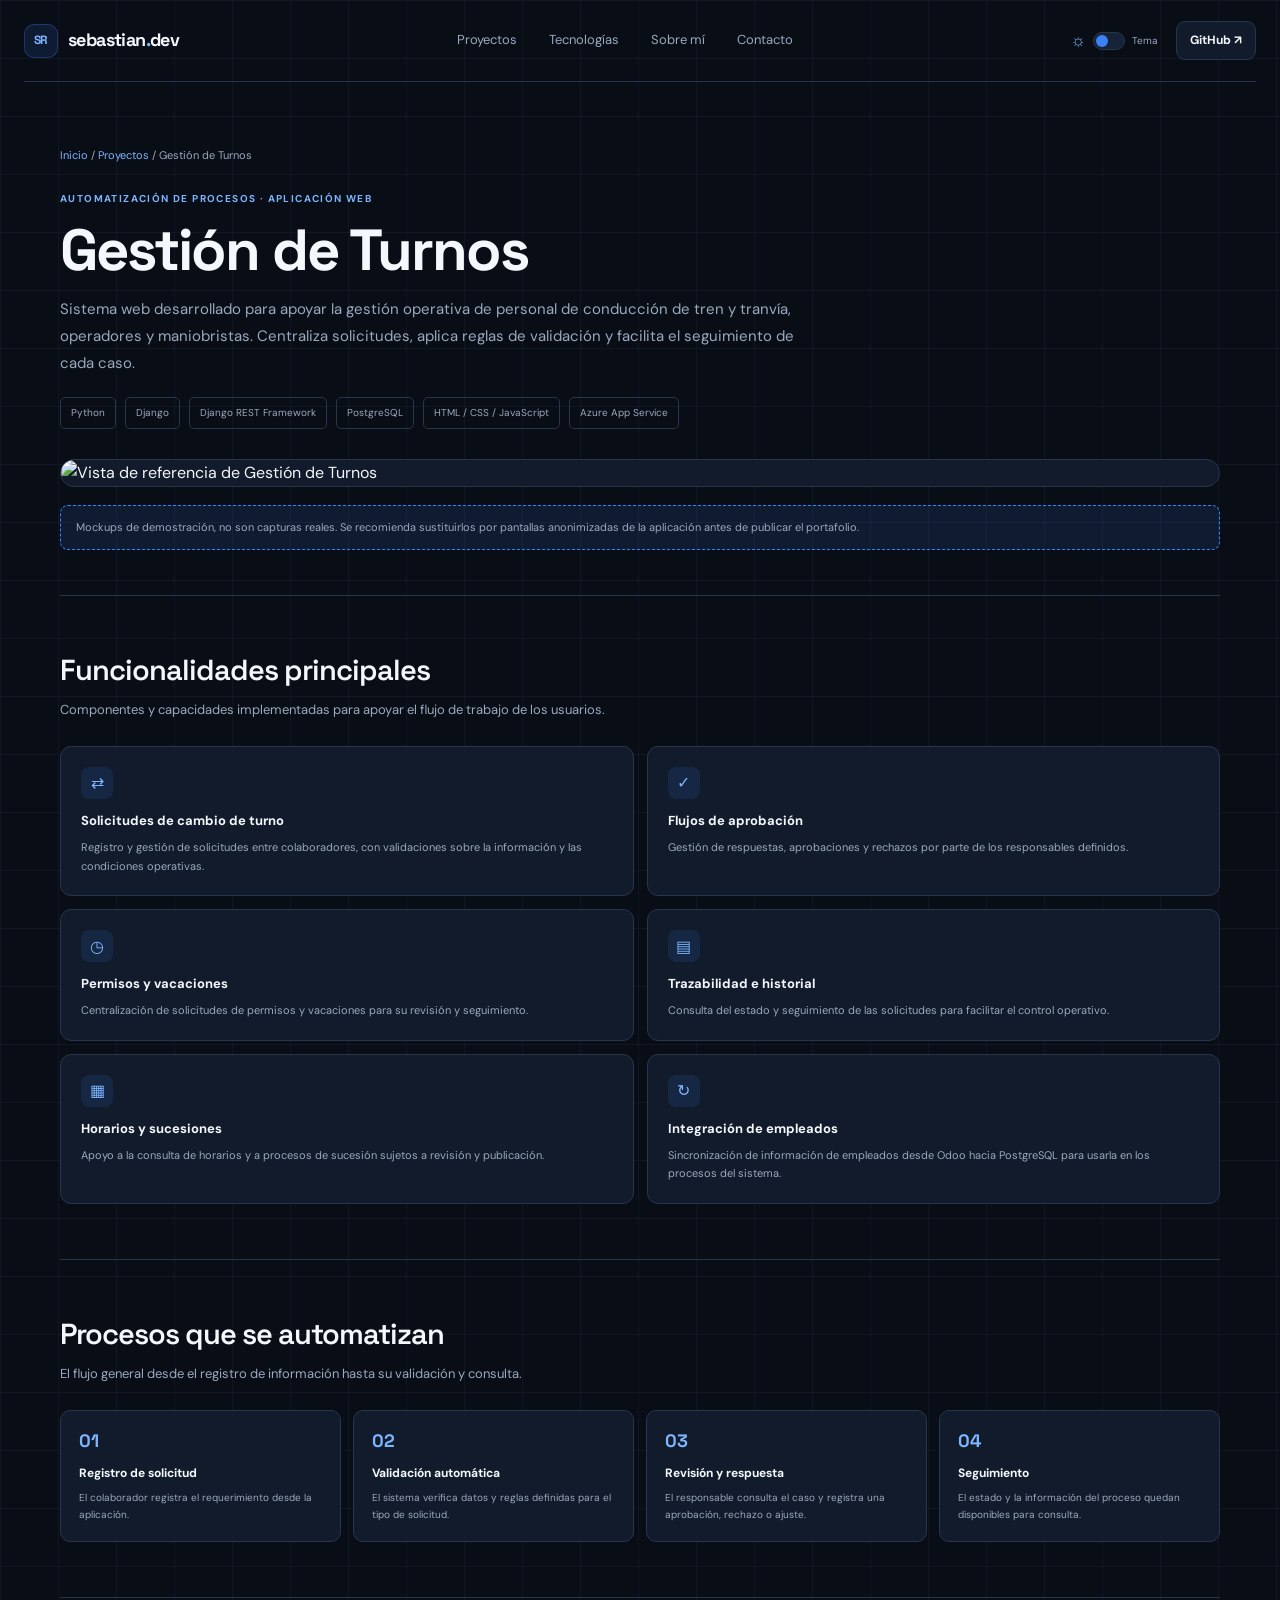
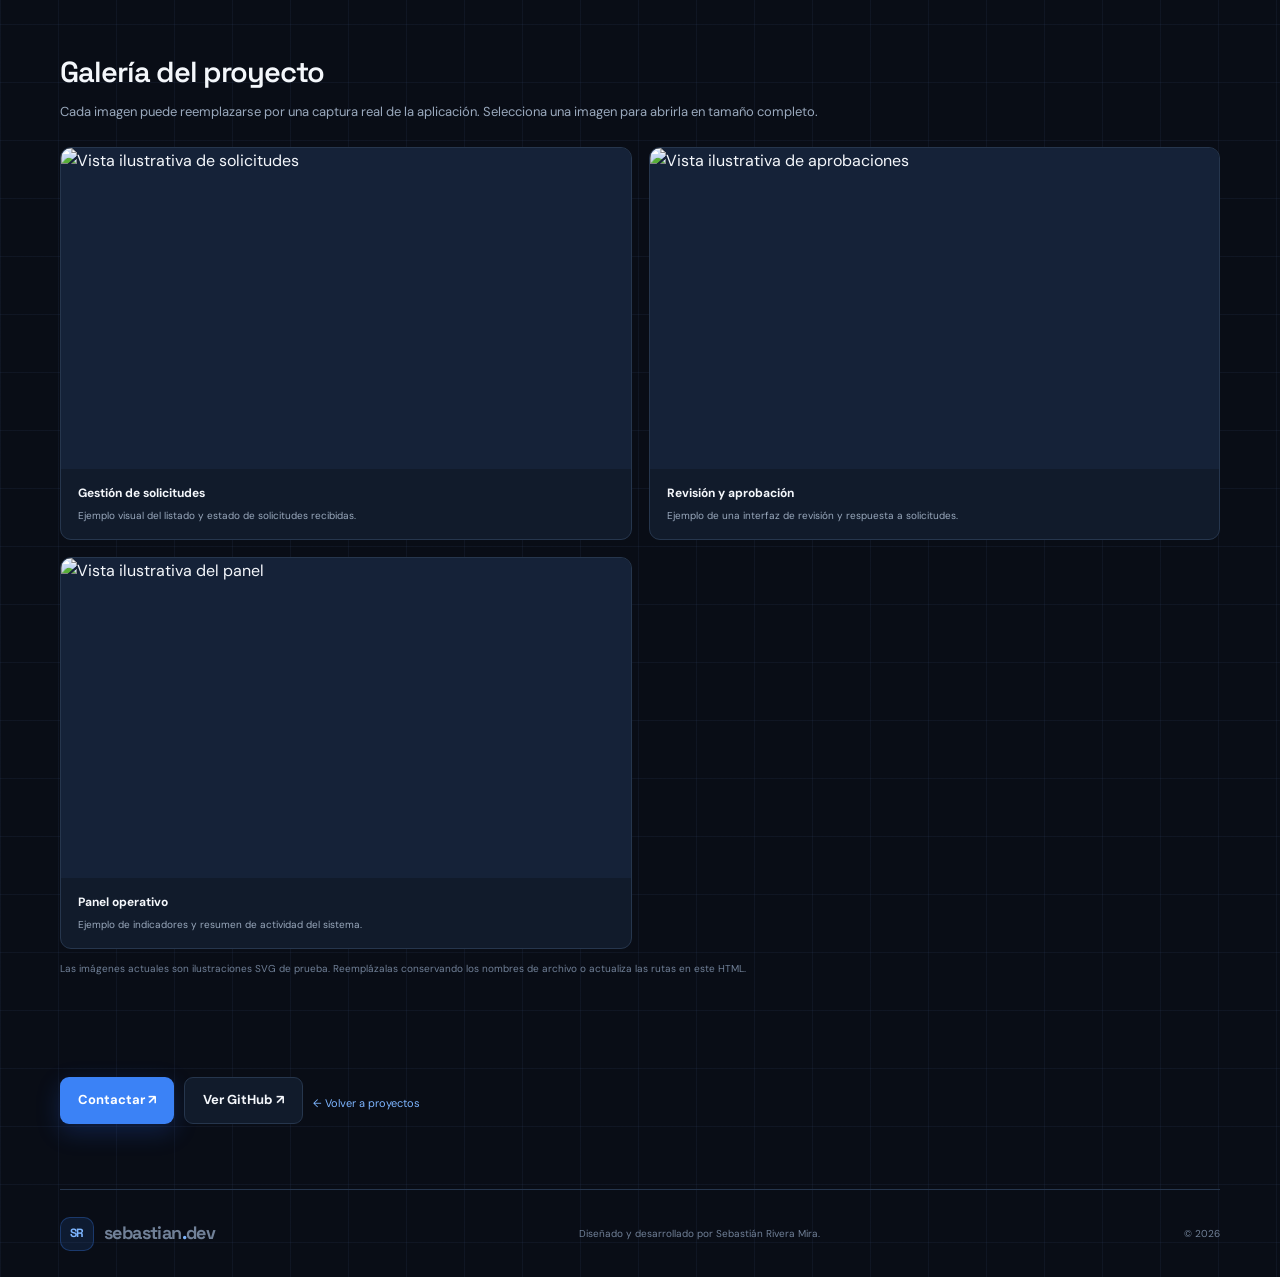
==== proyectos/gestion-turnos.html @ c181de83 "Changes styles generals" ====
<!DOCTYPE html>
<html lang="es"><head><meta charset="UTF-8"><meta name="viewport" content="width=device-width, initial-scale=1.0"><meta name="description" content="Sistema web desarrollado para apoyar la gestión operativa de personal de conducción de tren y tranvía, operadores y maniobristas. Centraliza solicitudes, aplica reglas de validación y facilita el seguimiento de cada caso."><title>Gestión de Turnos | Sebastián Rivera Mira</title>
<link rel="preconnect" href="https://fonts.googleapis.com"><link rel="preconnect" href="https://fonts.gstatic.com" crossorigin><link href="https://fonts.googleapis.com/css2?family=DM+Sans:wght@400;500;600;700&family=Space+Grotesk:wght@500;600;700&display=swap" rel="stylesheet">
<link rel="stylesheet" href="../css/variables.css"><link rel="stylesheet" href="../css/main.css"><link rel="stylesheet" href="../css/components.css"><link rel="stylesheet" href="../css/responsive.css"></head>
<body><input class="theme-toggle-input" type="checkbox" id="theme-toggle" aria-label="Cambiar entre tema oscuro y claro"><div class="site-shell">
<header class="site-header"><a class="brand" href="../index.html"><span class="brand-mark">SR</span><span>sebastian<span class="brand-dot">.</span>dev</span></a><nav class="main-nav"><a href="../index.html#proyectos">Proyectos</a><a href="../index.html#tecnologias">Tecnologías</a><a href="../index.html#sobre-mi">Sobre mí</a><a href="../index.html#contacto">Contacto</a></nav><div class="header-actions"><label class="theme-switch" for="theme-toggle" title="Cambiar tema"><span class="theme-icon">☼</span><span class="switch-track"><span class="switch-thumb"></span></span><span class="theme-label">Tema</span></label><a class="button button-small button-outline" href="https://github.com/srivera227" target="_blank" rel="noopener">GitHub ↗</a></div></header>
<main class="section-wrap"><section class="detail-hero"><div class="breadcrumbs"><a href="../index.html">Inicio</a> / <a href="../index.html#proyectos">Proyectos</a> / Gestión de Turnos</div><p class="detail-kicker">AUTOMATIZACIÓN DE PROCESOS · APLICACIÓN WEB</p><h1>Gestión de Turnos</h1><p class="detail-lead">Sistema web desarrollado para apoyar la gestión operativa de personal de conducción de tren y tranvía, operadores y maniobristas. Centraliza solicitudes, aplica reglas de validación y facilita el seguimiento de cada caso.</p><div class="detail-meta"><span>Python</span><span>Django</span><span>Django REST Framework</span><span>PostgreSQL</span><span>HTML / CSS / JavaScript</span><span>Azure App Service</span></div><div class="detail-cover"><img src="../assets/images/gestion-turnos/portada.svg" alt="Vista de referencia de Gestión de Turnos"></div><div class="placeholder-note">Mockups de demostración, no son capturas reales. Se recomienda sustituirlos por pantallas anonimizadas de la aplicación antes de publicar el portafolio.</div></section>
<section class="detail-section"><h2>Funcionalidades principales</h2><p class="detail-section-intro">Componentes y capacidades implementadas para apoyar el flujo de trabajo de los usuarios.</p><div class="feature-grid"><article class="feature-card"><span class="feature-icon">⇄</span><h3>Solicitudes de cambio de turno</h3><p>Registro y gestión de solicitudes entre colaboradores, con validaciones sobre la información y las condiciones operativas.</p></article>
<article class="feature-card"><span class="feature-icon">✓</span><h3>Flujos de aprobación</h3><p>Gestión de respuestas, aprobaciones y rechazos por parte de los responsables definidos.</p></article>
<article class="feature-card"><span class="feature-icon">◷</span><h3>Permisos y vacaciones</h3><p>Centralización de solicitudes de permisos y vacaciones para su revisión y seguimiento.</p></article>
<article class="feature-card"><span class="feature-icon">▤</span><h3>Trazabilidad e historial</h3><p>Consulta del estado y seguimiento de las solicitudes para facilitar el control operativo.</p></article>
<article class="feature-card"><span class="feature-icon">▦</span><h3>Horarios y sucesiones</h3><p>Apoyo a la consulta de horarios y a procesos de sucesión sujetos a revisión y publicación.</p></article>
<article class="feature-card"><span class="feature-icon">↻</span><h3>Integración de empleados</h3><p>Sincronización de información de empleados desde Odoo hacia PostgreSQL para usarla en los procesos del sistema.</p></article></div></section>
<section class="detail-section"><h2>Procesos que se automatizan</h2><p class="detail-section-intro">El flujo general desde el registro de información hasta su validación y consulta.</p><div class="process-list"><article class="process-step"><h3>Registro de solicitud</h3><p>El colaborador registra el requerimiento desde la aplicación.</p></article>
<article class="process-step"><h3>Validación automática</h3><p>El sistema verifica datos y reglas definidas para el tipo de solicitud.</p></article>
<article class="process-step"><h3>Revisión y respuesta</h3><p>El responsable consulta el caso y registra una aprobación, rechazo o ajuste.</p></article>
<article class="process-step"><h3>Seguimiento</h3><p>El estado y la información del proceso quedan disponibles para consulta.</p></article></div></section>
<section class="detail-section"><h2>Galería del proyecto</h2><p class="detail-section-intro">Cada imagen puede reemplazarse por una captura real de la aplicación. Selecciona una imagen para abrirla en tamaño completo.</p><div class="gallery-grid"><figure class="gallery-item"><a href="../assets/images/gestion-turnos/solicitudes.svg" target="_blank" rel="noopener"><img src="../assets/images/gestion-turnos/solicitudes.svg" alt="Vista ilustrativa de solicitudes"></a><figcaption><h3>Gestión de solicitudes</h3><p>Ejemplo visual del listado y estado de solicitudes recibidas.</p></figcaption></figure>
<figure class="gallery-item"><a href="../assets/images/gestion-turnos/aprobaciones.svg" target="_blank" rel="noopener"><img src="../assets/images/gestion-turnos/aprobaciones.svg" alt="Vista ilustrativa de aprobaciones"></a><figcaption><h3>Revisión y aprobación</h3><p>Ejemplo de una interfaz de revisión y respuesta a solicitudes.</p></figcaption></figure>
<figure class="gallery-item"><a href="../assets/images/gestion-turnos/dashboard.svg" target="_blank" rel="noopener"><img src="../assets/images/gestion-turnos/dashboard.svg" alt="Vista ilustrativa del panel"></a><figcaption><h3>Panel operativo</h3><p>Ejemplo de indicadores y resumen de actividad del sistema.</p></figcaption></figure></div><p class="gallery-hint">Las imágenes actuales son ilustraciones SVG de prueba. Reemplázalas conservando los nombres de archivo o actualiza las rutas en este HTML.</p></section>
<div class="detail-footer-actions"><a class="button button-primary" href="../index.html#contacto">Contactar ↗</a><a class="button button-outline" href="https://github.com/srivera227" target="_blank" rel="noopener">Ver GitHub ↗</a><a class="back-link" href="../index.html#proyectos">← Volver a proyectos</a></div></main>
<footer class="site-footer section-wrap"><a class="brand" href="../index.html"><span class="brand-mark">SR</span><span>sebastian<span class="brand-dot">.</span>dev</span></a><span>Diseñado y desarrollado por Sebastián Rivera Mira.</span><span>© 2026</span></footer></div></body></html>
---- css/variables.css ----
:root {
  color-scheme: dark;
  --bg: #090d16; --bg-soft: #0e1523; --surface: #111b2b; --surface-2: #152238;
  --border: #26364d; --text: #f4f7fb; --muted: #9aa9bd; --subtle: #718198;
  --blue: #3b82f6; --blue-light: #7db5ff; --accent-bg: rgba(59,130,246,.12);
  --shadow: 0 24px 70px rgba(0,0,0,.24); --header: rgba(9,13,22,.82);
  --grid-line: rgba(125,181,255,.055);
}
body:has(#theme-toggle:checked) {
  color-scheme: light;
  --bg: #f4f7fb; --bg-soft: #eaf0f8; --surface: #ffffff; --surface-2: #f1f5fb;
  --border: #d8e1ed; --text: #142033; --muted: #53647b; --subtle: #75849a;
  --blue: #2563eb; --blue-light: #2563eb; --accent-bg: rgba(37,99,235,.09);
  --shadow: 0 24px 70px rgba(35,55,85,.10); --header: rgba(244,247,251,.86);
  --grid-line: rgba(37,99,235,.055);
}
---- css/main.css ----
*{box-sizing:border-box}

html{scroll-behavior:smooth;scroll-padding-top:100px}body{margin:0;background:var(--bg);color:var(--text);font-family:"DM Sans",Arial,sans-serif;line-height:1.6;transition:background .25s,color .25s}a{color:inherit;text-decoration:none}img{max-width:100%;display:block}.site-shell{overflow:hidden;background-image:linear-gradient(var(--grid-line) 1px,transparent 1px),linear-gradient(90deg,var(--grid-line) 1px,transparent 1px);background-size:58px 58px}.section-wrap{width:min(1160px,calc(100% - 48px));margin-inline:auto}.site-header{height:82px;display:flex;align-items:center;justify-content:space-between;width:min(1240px,calc(100% - 48px));margin:auto;border-bottom:1px solid var(--border);position:relative;z-index:5}.brand{display:inline-flex;align-items:center;gap:10px;font-family:"Space Grotesk",sans-serif;font-weight:700;font-size:18px;letter-spacing:-.6px}.brand-mark{width:34px;height:34px;display:grid;place-items:center;background:var(--accent-bg);border:1px solid rgba(59,130,246,.3);color:var(--blue-light);border-radius:10px;font-size:12px}.brand-dot{color:var(--blue-light)}.main-nav{display:flex;gap:32px;color:var(--muted);font-size:13px}.main-nav a:hover,.text-link:hover{color:var(--blue-light)}.header-actions{display:flex;align-items:center;gap:18px}.hero{min-height:610px;display:grid;grid-template-columns:1.08fr .92fr;align-items:center;gap:40px;padding-block:72px 62px}.eyebrow,.section-label,.hero-kicker,.project-number{font-size:10px;font-weight:700;letter-spacing:1.5px}.eyebrow{display:inline-flex;align-items:center;gap:9px;padding:8px 12px;border:1px solid var(--border);border-radius:30px;color:var(--muted);background:var(--surface)}.status-dot,.project-state i{width:7px;height:7px;border-radius:50%;background:#22c55e;box-shadow:0 0 12px #22c55e}.hero-kicker{color:var(--blue-light);margin:28px 0 12px}.hero h1,.section-heading h2,.about-copy h2,.contact-panel h2{font-family:"Space Grotesk",sans-serif;letter-spacing:-2px;line-height:1.08}.hero h1{font-size:clamp(42px,5.4vw,66px);max-width:660px;margin:0}.gradient-text{background:linear-gradient(100deg,var(--blue-light),#9b8cff);-webkit-background-clip:text;background-clip:text;color:transparent}.hero-description{max-width:590px;color:var(--muted);font-size:16px;margin:24px 0 28px}.hero-actions{display:flex;gap:12px;flex-wrap:wrap}.button{display:inline-flex;align-items:center;justify-content:center;gap:12px;padding:12px 18px;border-radius:9px;font-size:13px;font-weight:700;transition:transform .2s,border-color .2s,background .2s}.button:hover{transform:translateY(-2px)}.button-primary{background:var(--blue);color:white;box-shadow:0 8px 24px rgba(37,99,235,.23)}.button-primary:hover{background:#1d4ed8}.button-ghost,.button-outline{border:1px solid var(--border);color:var(--text);background:var(--surface)}.button-ghost:hover,.button-outline:hover{border-color:var(--blue)}.button-small{padding:9px 13px;font-size:12px}.hero-meta{display:flex;gap:20px;flex-wrap:wrap;margin-top:44px;color:var(--subtle);font-size:11px}.hero-meta b{color:var(--blue-light);margin-right:5px}.hero-visual{min-height:390px;position:relative;display:grid;place-items:center}.visual-glow{position:absolute;width:320px;height:320px;border-radius:50%;background:rgba(37,99,235,.17);filter:blur(70px)}.code-window{position:relative;z-index:2;width:min(420px,100%);background:var(--surface);border:1px solid var(--border);border-radius:14px;box-shadow:var(--shadow);overflow:hidden;transform:rotate(2deg)}.window-top,.window-footer{height:42px;padding:0 15px;display:flex;align-items:center;justify-content:space-between;border-bottom:1px solid var(--border);color:var(--subtle);font-size:10px}.window-footer{border:0;border-top:1px solid var(--border)}.window-dots{display:flex;gap:5px}.window-dots i{width:7px;height:7px;border-radius:50%;background:#64748b}.window-dots i:first-child{background:#f87171}.window-dots i:nth-child(2){background:#fbbf24}.window-dots i:nth-child(3){background:#34d399}.window-status{color:#22c55e}.code-lines{padding:23px 20px 27px;font:12px/2 "Consolas",monospace;color:var(--muted)}.code-lines p{margin:0}.line-no{display:inline-block;width:30px;color:var(--subtle)}.code-purple{color:#c084fc}.code-yellow{color:#facc15}.code-blue{color:#60a5fa}.code-green{color:#4ade80}.cursor{color:var(--blue-light);animation:blink 1s infinite}@keyframes blink{50%{opacity:0}}.floating-card{position:absolute;z-index:3;display:flex;align-items:center;gap:10px;padding:12px 15px;background:var(--surface);border:1px solid var(--border);border-radius:11px;box-shadow:var(--shadow)}.floating-card-one{top:58px;right:-2px}.floating-card-two{bottom:54px;left:-8px}.float-icon{width:31px;height:31px;display:grid;place-items:center;background:rgba(168,85,247,.13);color:#c084fc;border-radius:8px;font-size:17px}.float-icon-blue{background:var(--accent-bg);color:var(--blue-light)}.floating-card strong,.floating-card small{display:block}.floating-card strong{font-size:11px}.floating-card small{font-size:9px;color:var(--muted)}.hero-orbit{position:absolute;border:1px solid rgba(59,130,246,.18);border-radius:50%}.orbit-one{width:420px;height:250px;transform:rotate(-27deg)}.orbit-two{width:480px;height:300px;transform:rotate(35deg)}.quick-stats{display:grid;grid-template-columns:repeat(3,1fr) 1.35fr;border-block:1px solid var(--border);padding:26px 0;gap:22px}.stat-item{display:flex;align-items:center;gap:13px}.stat-item strong{font:700 28px "Space Grotesk";color:var(--text)}.stat-item strong span{color:var(--blue-light)}.stat-item>span{font-size:10px;line-height:1.5;color:var(--muted)}.stat-note{display:flex;align-items:center;justify-content:flex-end;gap:10px;color:var(--muted);font-size:11px}.mini-spark{color:var(--blue-light);font-size:20px}.projects-section,.tech-section{padding-top:110px}.section-heading{display:flex;align-items:flex-end;justify-content:space-between;gap:35px;margin-bottom:32px}.section-label{color:var(--blue-light);margin:0 0 12px}.section-heading h2,.about-copy h2,.contact-panel h2{font-size:clamp(30px,4vw,43px);margin:0}.section-intro{max-width:370px;color:var(--muted);font-size:13px;margin:0 0 3px}.project-grid{display:grid;grid-template-columns:1fr 1fr;gap:18px}.project-card{background:var(--surface);border:1px solid var(--border);border-radius:15px;overflow:hidden;transition:transform .25s,border-color .25s,box-shadow .25s}.project-card:hover{transform:translateY(-5px);border-color:rgba(59,130,246,.55);box-shadow:var(--shadow)}.project-featured{grid-row:span 2}.project-image-link{height:245px;display:block;position:relative;overflow:hidden;background:var(--surface-2)}.project-image-link img{width:100%;height:100%;object-fit:cover;transition:transform .45s}.project-card:hover .project-image-link img{transform:scale(1.035)}.image-tag{position:absolute;left:15px;top:15px;background:rgba(8,15,29,.82);color:#dbeafe;border:1px solid rgba(147,197,253,.25);border-radius:5px;padding:6px 9px;font-size:8px;letter-spacing:1px;font-weight:700}.image-open{position:absolute;right:15px;top:14px;width:31px;height:31px;display:grid;place-items:center;background:rgba(8,15,29,.8);border-radius:50%;color:white}.project-content{padding:22px 23px 24px}.project-topline{display:flex;align-items:center;justify-content:space-between;gap:10px}.project-number{font-size:9px;color:var(--blue-light)}.project-state{display:inline-flex;align-items:center;gap:7px;font-size:9px;color:var(--muted)}.project-state i{width:6px;height:6px}.project-content h3{font:600 23px "Space Grotesk";letter-spacing:-.6px;margin:12px 0 8px}.project-summary{color:var(--muted);font-size:12px;line-height:1.7;margin:0 0 17px}.tag-list{display:flex;gap:7px;flex-wrap:wrap;margin-bottom:18px}.tag-list span{padding:5px 8px;border:1px solid var(--border);border-radius:5px;color:var(--muted);font-size:9px}.text-link{display:inline-flex;gap:9px;align-items:center;color:var(--blue-light);font-size:11px;font-weight:700}.text-muted{color:var(--subtle)}.project-lab{display:grid;grid-template-columns: .78fr 1fr;align-items:stretch}.lab-visual{min-height:235px;display:grid;place-items:center;position:relative;overflow:hidden;background:radial-gradient(circle at 50% 45%,rgba(59,130,246,.2),transparent 55%),var(--surface-2)}.lab-orbit{width:120px;height:120px;border:1px solid rgba(96,165,250,.5);border-radius:50%;position:absolute;transform:rotate(35deg) scaleX(1.5)}.lab-symbol{font-size:47px;color:var(--blue-light);z-index:1}.lab-caption{position:absolute;bottom:13px;font-size:8px;letter-spacing:1px;color:var(--subtle)}.project-lab .project-content{padding:22px 18px}.project-lab .project-content h3{font-size:19px}.tech-section{padding-bottom:100px}.tech-grid{display:grid;grid-template-columns:repeat(3,1fr);gap:12px}.tech-card{display:flex;align-items:center;gap:14px;padding:18px;background:var(--surface);border:1px solid var(--border);border-radius:11px}.tech-icon{width:39px;height:39px;display:grid;place-items:center;border-radius:9px;background:rgba(245,158,11,.12);color:#fbbf24;font:700 13px "Space Grotesk"}.tech-icon-blue{background:var(--accent-bg);color:var(--blue-light)}.tech-icon-orange{background:rgba(249,115,22,.12);color:#fb923c}.tech-icon-violet{background:rgba(168,85,247,.12);color:#c084fc}.tech-icon-green{background:rgba(34,197,94,.12);color:#4ade80}.tech-icon-pink{background:rgba(236,72,153,.12);color:#f472b6}.tech-card h3{font-size:12px;margin:0 0 3px}.tech-card p{font-size:10px;color:var(--muted);margin:0}.about-section{display:grid;grid-template-columns:.65fr 1.35fr;gap:65px;align-items:center;padding-block:55px 105px;border-top:1px solid var(--border)}.about-mark{height:245px;border:1px solid var(--border);border-radius:16px;display:grid;place-items:center;position:relative;overflow:hidden;background:radial-gradient(circle,rgba(59,130,246,.15),transparent 65%),var(--surface)}.about-mark span{font:700 48px "Space Grotesk";letter-spacing:-4px;color:var(--blue-light)}.about-mark i{position:absolute;width:220px;height:90px;border:1px solid rgba(96,165,250,.25);border-radius:50%;transform:rotate(-35deg)}.about-copy>p:not(.section-label){color:var(--muted);font-size:13px;max-width:680px;line-height:1.9;margin:20px 0}.about-points{display:flex;gap:18px;flex-wrap:wrap;color:var(--muted);font-size:10px}.about-points span:first-letter{color:var(--blue-light)}.contact-section{padding-bottom:75px}.contact-panel{padding:42px 45px;border:1px solid var(--border);border-radius:16px;background:radial-gradient(circle at 80% 0%,rgba(59,130,246,.15),transparent 40%),var(--surface);display:flex;align-items:center;justify-content:space-between;gap:30px}.contact-panel h2{font-size:38px}.contact-panel p:not(.section-label){color:var(--muted);font-size:12px;max-width:510px;margin:13px 0 0}.contact-actions{display:flex;gap:9px;flex-wrap:wrap}.site-footer{min-height:88px;border-top:1px solid var(--border);display:flex;align-items:center;justify-content:space-between;gap:20px;color:var(--subtle);font-size:10px}.theme-toggle-input{position:absolute;width:1px;height:1px;opacity:0;pointer-events:none}.theme-switch{display:flex;align-items:center;gap:7px;color:var(--muted);font-size:10px;cursor:pointer;user-select:none}.theme-icon{font-size:17px;color:var(--blue-light)}.switch-track{width:32px;height:18px;padding:2px;border-radius:20px;background:var(--surface-2);border:1px solid var(--border);display:flex;align-items:center}.switch-thumb{height:12px;width:12px;border-radius:50%;background:var(--blue);transition:transform .2s}#theme-toggle:checked~.site-shell .switch-thumb{transform:translateX(13px)}#theme-toggle:focus-visible~.site-shell .theme-switch{outline:2px solid var(--blue);outline-offset:4px;border-radius:4px}

/* =========================================
   HERO VISUAL - ANIMACIONES
========================================= */

.hero-visual {
    perspective: 1000px;
}

/* Ventana principal */
.code-window {
    animation: codeWindowEnter 1s ease-out both,
               codeWindowFloat 6s ease-in-out 1s infinite;
    transform-origin: center;
}

/* Tarjetas flotantes */
.floating-card-one {
    animation: floatOne 5s ease-in-out infinite;
}

.floating-card-two {
    animation: floatTwo 5.5s ease-in-out infinite;
}

/* Iluminación */
.visual-glow {
    animation: glowPulse 4s ease-in-out infinite;
}

/* Órbitas */
.orbit-one {
    animation: orbitRotate 18s linear infinite;
}

.orbit-two {
    animation: orbitRotateReverse 24s linear infinite;
}

/* Entrada de la ventana */
@keyframes codeWindowEnter {
    from {
        opacity: 0;
        transform: translateY(35px) rotate(5deg) scale(.94);
        filter: blur(8px);
    }

    to {
        opacity: 1;
        transform: translateY(0) rotate(2deg) scale(1);
        filter: blur(0);
    }
}

/* Movimiento vertical de la ventana */
@keyframes codeWindowFloat {
    0%, 100% {
        transform: translateY(0) rotate(2deg);
    }

    50% {
        transform: translateY(-10px) rotate(1deg);
    }
}

/* Tarjeta superior */
@keyframes floatOne {
    0%, 100% {
        transform: translateY(0) rotate(0);
    }

    50% {
        transform: translateY(-13px) rotate(2deg);
    }
}

/* Tarjeta inferior */
@keyframes floatTwo {
    0%, 100% {
        transform: translateY(0) rotate(0);
    }

    50% {
        transform: translateY(12px) rotate(-2deg);
    }
}

/* Pulso de iluminación */
@keyframes glowPulse {
    0%, 100% {
        opacity: .55;
        transform: scale(.9);
    }

    50% {
        opacity: 1;
        transform: scale(1.12);
    }
}

/* Rotación de órbitas */
@keyframes orbitRotate {
    from {
        transform: rotate(-27deg);
    }

    to {
        transform: rotate(333deg);
    }
}

@keyframes orbitRotateReverse {
    from {
        transform: rotate(35deg);
    }

    to {
        transform: rotate(-325deg);
    }
}

/* Accesibilidad: respetar preferencias de movimiento */
@media (prefers-reduced-motion: reduce) {
    .hero-visual *,
    .hero-visual *::before,
    .hero-visual *::after {
        animation: none !important;
        transition: none !important;
    }
}

/* =========================================
   QUICK STATS - ANIMACIÓN GENERAL
========================================= */

.quick-stats {
    position: relative;
    overflow: hidden;

    opacity: 0;
    transform: translateY(30px);

    animation: statsReveal 1s cubic-bezier(.16, 1, .3, 1) forwards;
}

/* Entrada progresiva de cada elemento */
.quick-stats .stat-item,
.quick-stats .stat-note {
    opacity: 0;
    transform: translateY(20px);

    animation: statItemReveal .8s cubic-bezier(.16, 1, .3, 1) forwards;
}

.quick-stats .stat-item:nth-child(1) {
    animation-delay: .2s;
}

.quick-stats .stat-item:nth-child(2) {
    animation-delay: .35s;
}

.quick-stats .stat-item:nth-child(3) {
    animation-delay: .5s;
}

.quick-stats .stat-note {
    animation-delay: .65s;
}

/* Animación de entrada de la sección */
@keyframes statsReveal {
    to {
        opacity: 1;
        transform: translateY(0);
    }
}

/* Animación individual */
@keyframes statItemReveal {
    0% {
        opacity: 0;
        transform: translateY(20px) scale(.96);
        filter: blur(4px);
    }

    100% {
        opacity: 1;
        transform: translateY(0) scale(1);
        filter: blur(0);
    }
}

/* Resaltado de las cifras */
.quick-stats .stat-item strong {
    display: inline-block;
    transition:
        transform .35s ease,
        color .35s ease,
        text-shadow .35s ease;
}

.quick-stats .stat-item:hover strong {
    transform: translateY(-5px) scale(1.04);
    color: var(--blue-light);
    text-shadow: 0 0 22px rgba(59, 130, 246, .3);
}

/* Movimiento del símbolo decorativo */
.quick-stats .mini-spark {
    display: inline-block;
    animation: sparkFloat 3s ease-in-out infinite;
}

@keyframes sparkFloat {
    0%, 100% {
        transform: rotate(0deg) translateY(0);
    }

    50% {
        transform: rotate(45deg) translateY(-4px);
    }
}

/* Accesibilidad */
@media (prefers-reduced-motion: reduce) {
    .quick-stats,
    .quick-stats .stat-item,
    .quick-stats .stat-note,
    .quick-stats .mini-spark {
        animation: none !important;
        opacity: 1;
        transform: none;
        filter: none;
    }

    .quick-stats .stat-item strong {
        transition: none;
    }
}
---- css/components.css ----
/* Componentes reutilizables para las páginas de detalle */
.detail-hero{padding:65px 0 45px}.breadcrumbs{font-size:11px;color:var(--muted);margin-bottom:26px}.breadcrumbs a{color:var(--blue-light)}.detail-kicker{color:var(--blue-light);font-size:10px;font-weight:700;letter-spacing:1.4px}.detail-hero h1{font:700 clamp(38px,5vw,58px)/1.08 "Space Grotesk";letter-spacing:-2px;margin:12px 0}.detail-lead{max-width:760px;color:var(--muted);font-size:15px;line-height:1.8}.detail-cover{margin-top:30px;border:1px solid var(--border);border-radius:15px;overflow:hidden;background:var(--surface)}.detail-cover img{width:100%;height:auto;max-height:460px;object-fit:cover}.detail-meta{display:flex;gap:9px;flex-wrap:wrap;margin-top:20px}.detail-meta span{font-size:10px;color:var(--muted);padding:7px 10px;border:1px solid var(--border);border-radius:5px}.detail-section{padding:55px 0;border-top:1px solid var(--border)}.detail-section h2{font:600 29px "Space Grotesk";letter-spacing:-1px;margin:0 0 12px}.detail-section-intro{color:var(--muted);font-size:13px;max-width:760px;margin:0 0 25px}.feature-grid{display:grid;grid-template-columns:repeat(2,1fr);gap:13px}.feature-card{padding:20px;background:var(--surface);border:1px solid var(--border);border-radius:11px}.feature-icon{width:32px;height:32px;border-radius:8px;display:grid;place-items:center;color:var(--blue-light);background:var(--accent-bg);margin-bottom:12px}.feature-card h3{font-size:13px;margin:0 0 6px}.feature-card p{font-size:11px;color:var(--muted);margin:0;line-height:1.7}.process-list{display:grid;grid-template-columns:repeat(4,1fr);gap:12px;counter-reset:process}.process-step{padding:18px;border:1px solid var(--border);border-radius:10px;background:var(--surface);counter-increment:process}.process-step:before{content:"0" counter(process);font:700 18px "Space Grotesk";color:var(--blue-light)}.process-step h3{font-size:12px;margin:10px 0 5px}.process-step p{font-size:10px;color:var(--muted);margin:0;line-height:1.7}.gallery-grid{display:grid;grid-template-columns:repeat(2,1fr);gap:17px}.gallery-item{margin:0;background:var(--surface);border:1px solid var(--border);border-radius:11px;overflow:hidden}.gallery-item>a{display:block;background:var(--surface-2)}.gallery-item img{width:100%;aspect-ratio:16/9;object-fit:cover;transition:transform .25s}.gallery-item a:hover img{transform:scale(1.02)}.gallery-item figcaption{padding:15px 17px}.gallery-item h3{font-size:12px;margin:0 0 5px}.gallery-item p{font-size:10px;color:var(--muted);margin:0;line-height:1.6}.gallery-hint{font-size:10px;color:var(--subtle);margin-top:12px}.detail-footer-actions{display:flex;gap:10px;flex-wrap:wrap;padding:35px 0 65px}.placeholder-note{border:1px dashed var(--blue);background:var(--accent-bg);padding:13px 15px;border-radius:8px;color:var(--muted);font-size:11px;margin-top:18px}.back-link{font-size:11px;color:var(--blue-light);display:inline-flex;gap:8px;margin-top:18px}
---- css/responsive.css ----
@media(max-width:900px){.main-nav{gap:16px}.hero{grid-template-columns:1fr .85fr;gap:20px}.hero-meta{gap:12px}.quick-stats{grid-template-columns:repeat(3,1fr)}.stat-note{grid-column:1/-1;justify-content:flex-start}.project-lab{grid-template-columns:1fr}.lab-visual{min-height:160px}.tech-grid{grid-template-columns:repeat(2,1fr)}.about-section{gap:35px}.contact-panel{align-items:flex-start;flex-direction:column}.process-list{grid-template-columns:repeat(2,1fr)}}
@media(max-width:650px){.section-wrap,.site-header{width:calc(100% - 32px)}.site-header{height:70px}.main-nav{display:none}.header-actions{gap:10px}.theme-label{display:none}.brand{font-size:16px}.hero{display:block;padding-block:55px 35px}.hero h1{font-size:43px}.hero-description{font-size:14px}.hero-visual{min-height:340px;margin-top:20px}.code-window{width:88%}.floating-card-one{right:0;top:25px}.floating-card-two{left:0;bottom:25px}.orbit-one{width:300px}.orbit-two{width:340px}.quick-stats{grid-template-columns:1fr 1fr;padding:20px 0}.stat-item strong{font-size:24px}.stat-note{font-size:10px}.projects-section,.tech-section{padding-top:75px}.section-heading{display:block}.section-heading h2{font-size:33px}.section-intro{margin-top:14px}.project-grid{grid-template-columns:1fr}.project-featured{grid-row:auto}.project-image-link{height:205px}.project-lab{display:block}.lab-visual{min-height:180px}.tech-grid{grid-template-columns:1fr}.about-section{grid-template-columns:1fr;gap:25px;padding-block:45px 70px}.about-mark{height:180px}.about-copy h2{font-size:33px}.contact-panel{padding:28px 22px}.contact-panel h2{font-size:33px}.contact-actions{width:100%}.contact-actions .button{flex:1}.site-footer{padding-block:20px;flex-wrap:wrap}.site-footer>span:nth-child(2){order:3;width:100%}.detail-hero{padding-top:42px}.detail-hero h1{font-size:40px}.detail-lead{font-size:13px}.detail-section{padding:40px 0}.detail-section h2{font-size:25px}.feature-grid,.gallery-grid{grid-template-columns:1fr}.process-list{grid-template-columns:1fr 1fr}.detail-cover img{min-height:180px;object-fit:cover}}
@media(max-width:390px){.button{padding:11px 13px}.hero h1{font-size:38px}.process-list{grid-template-columns:1fr}.project-content{padding:18px}.contact-actions .button{font-size:10px}}
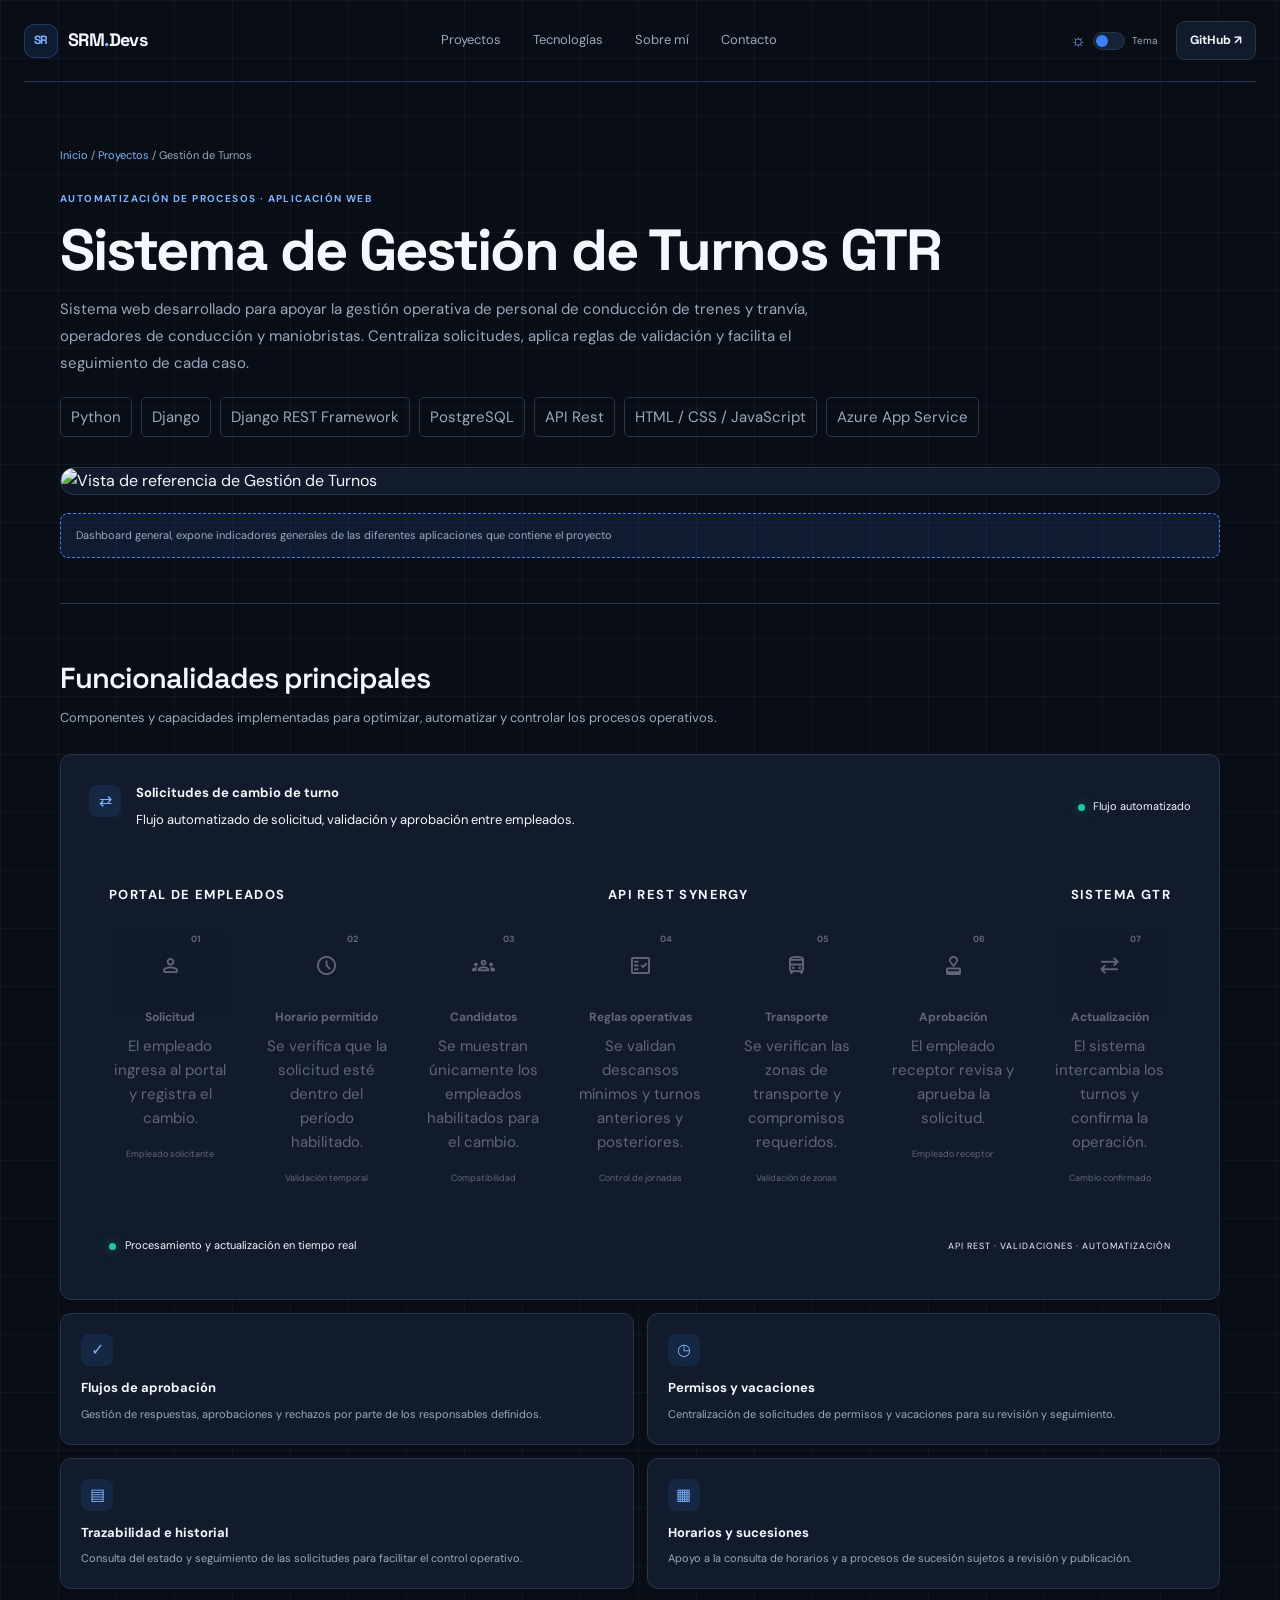
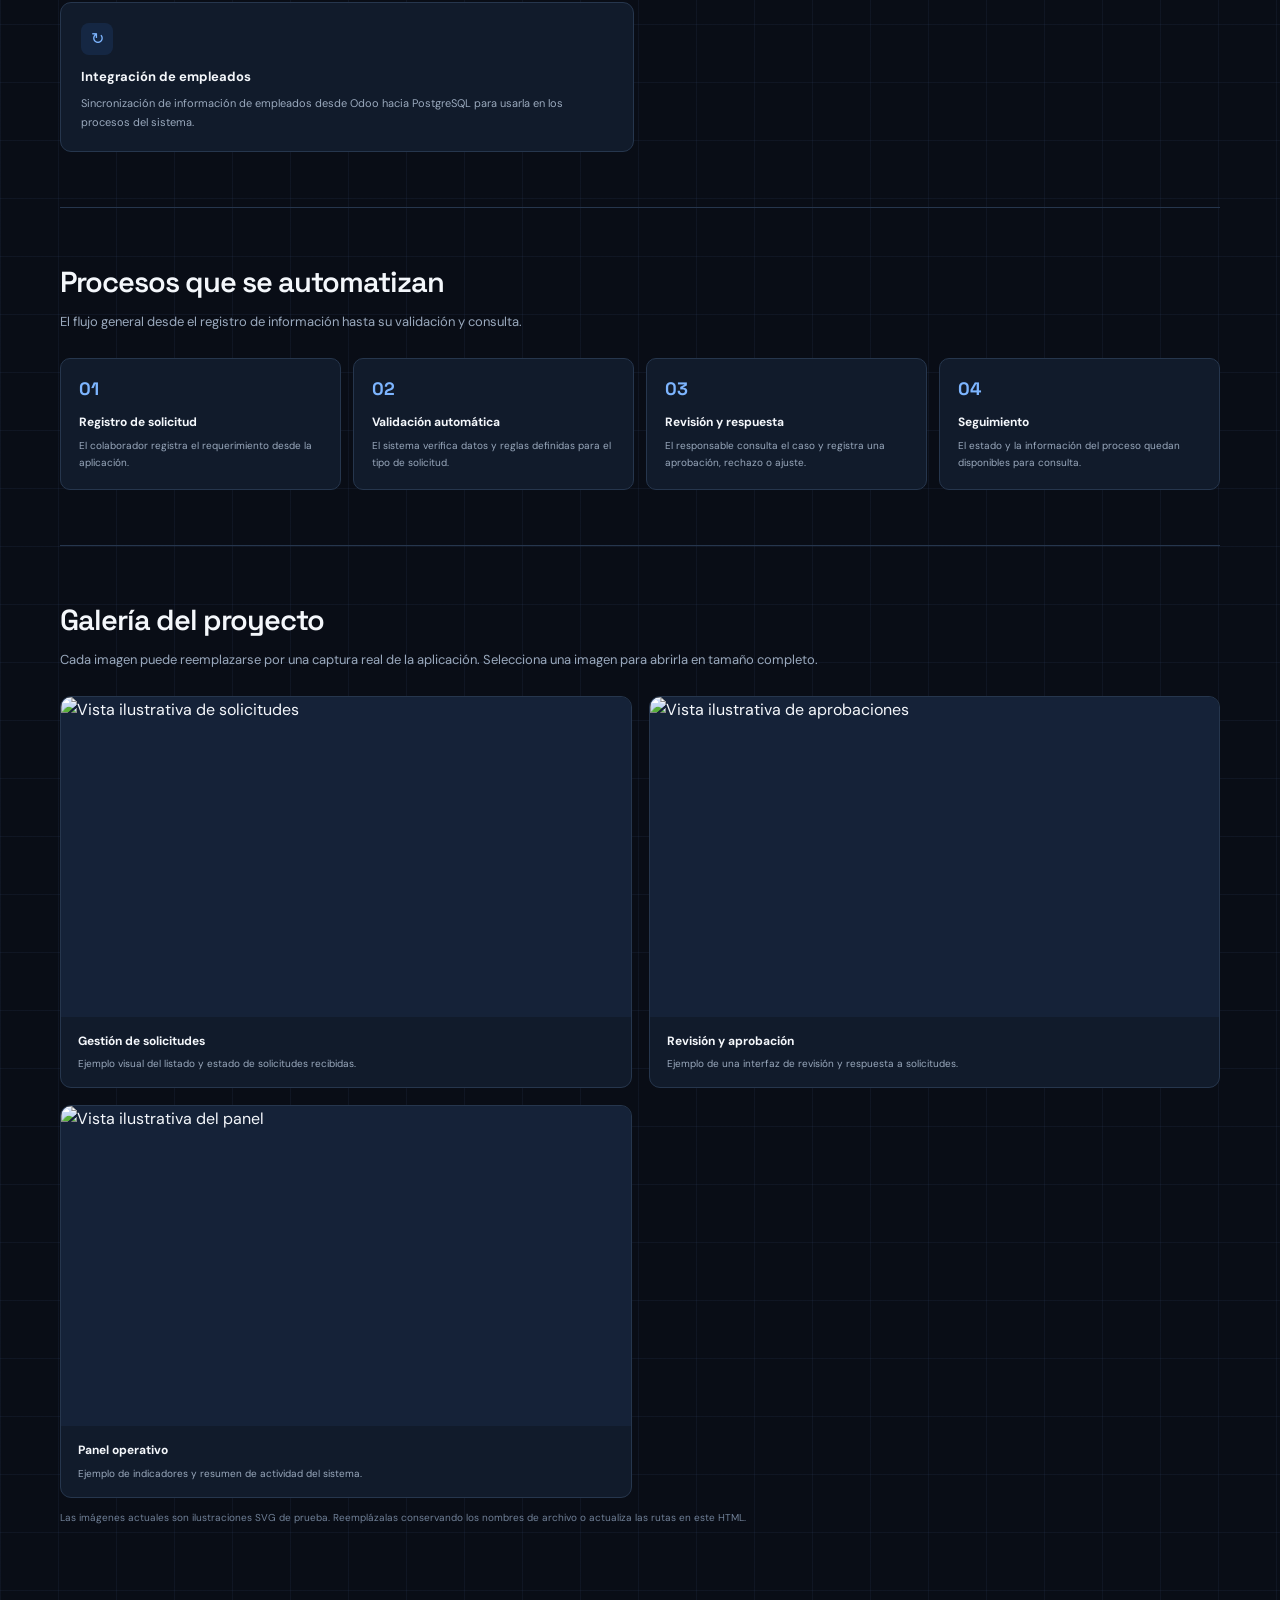
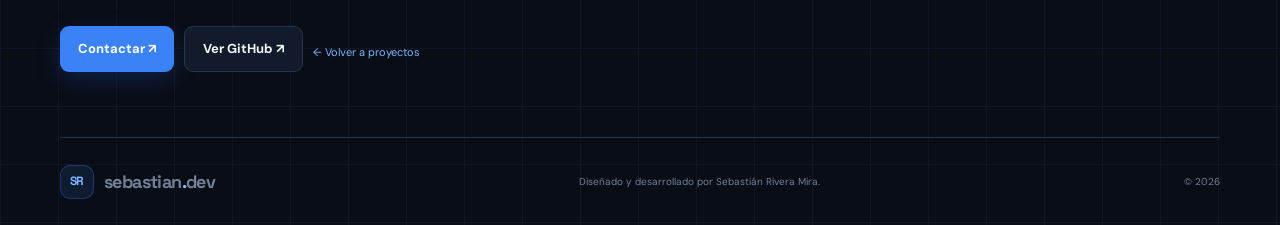
==== commit 09b2d094: "update general" ====
--- a/proyectos/gestion-turnos.html
+++ b/proyectos/gestion-turnos.html
@@ -1,22 +1,300 @@
 <!DOCTYPE html>
-<html lang="es"><head><meta charset="UTF-8"><meta name="viewport" content="width=device-width, initial-scale=1.0"><meta name="description" content="Sistema web desarrollado para apoyar la gestión operativa de personal de conducción de tren y tranvía, operadores y maniobristas. Centraliza solicitudes, aplica reglas de validación y facilita el seguimiento de cada caso."><title>Gestión de Turnos | Sebastián Rivera Mira</title>
-<link rel="preconnect" href="https://fonts.googleapis.com"><link rel="preconnect" href="https://fonts.gstatic.com" crossorigin><link href="https://fonts.googleapis.com/css2?family=DM+Sans:wght@400;500;600;700&family=Space+Grotesk:wght@500;600;700&display=swap" rel="stylesheet">
-<link rel="stylesheet" href="../css/variables.css"><link rel="stylesheet" href="../css/main.css"><link rel="stylesheet" href="../css/components.css"><link rel="stylesheet" href="../css/responsive.css"></head>
-<body><input class="theme-toggle-input" type="checkbox" id="theme-toggle" aria-label="Cambiar entre tema oscuro y claro"><div class="site-shell">
-<header class="site-header"><a class="brand" href="../index.html"><span class="brand-mark">SR</span><span>sebastian<span class="brand-dot">.</span>dev</span></a><nav class="main-nav"><a href="../index.html#proyectos">Proyectos</a><a href="../index.html#tecnologias">Tecnologías</a><a href="../index.html#sobre-mi">Sobre mí</a><a href="../index.html#contacto">Contacto</a></nav><div class="header-actions"><label class="theme-switch" for="theme-toggle" title="Cambiar tema"><span class="theme-icon">☼</span><span class="switch-track"><span class="switch-thumb"></span></span><span class="theme-label">Tema</span></label><a class="button button-small button-outline" href="https://github.com/srivera227" target="_blank" rel="noopener">GitHub ↗</a></div></header>
-<main class="section-wrap"><section class="detail-hero"><div class="breadcrumbs"><a href="../index.html">Inicio</a> / <a href="../index.html#proyectos">Proyectos</a> / Gestión de Turnos</div><p class="detail-kicker">AUTOMATIZACIÓN DE PROCESOS · APLICACIÓN WEB</p><h1>Gestión de Turnos</h1><p class="detail-lead">Sistema web desarrollado para apoyar la gestión operativa de personal de conducción de tren y tranvía, operadores y maniobristas. Centraliza solicitudes, aplica reglas de validación y facilita el seguimiento de cada caso.</p><div class="detail-meta"><span>Python</span><span>Django</span><span>Django REST Framework</span><span>PostgreSQL</span><span>HTML / CSS / JavaScript</span><span>Azure App Service</span></div><div class="detail-cover"><img src="../assets/images/gestion-turnos/portada.svg" alt="Vista de referencia de Gestión de Turnos"></div><div class="placeholder-note">Mockups de demostración, no son capturas reales. Se recomienda sustituirlos por pantallas anonimizadas de la aplicación antes de publicar el portafolio.</div></section>
-<section class="detail-section"><h2>Funcionalidades principales</h2><p class="detail-section-intro">Componentes y capacidades implementadas para apoyar el flujo de trabajo de los usuarios.</p><div class="feature-grid"><article class="feature-card"><span class="feature-icon">⇄</span><h3>Solicitudes de cambio de turno</h3><p>Registro y gestión de solicitudes entre colaboradores, con validaciones sobre la información y las condiciones operativas.</p></article>
-<article class="feature-card"><span class="feature-icon">✓</span><h3>Flujos de aprobación</h3><p>Gestión de respuestas, aprobaciones y rechazos por parte de los responsables definidos.</p></article>
-<article class="feature-card"><span class="feature-icon">◷</span><h3>Permisos y vacaciones</h3><p>Centralización de solicitudes de permisos y vacaciones para su revisión y seguimiento.</p></article>
-<article class="feature-card"><span class="feature-icon">▤</span><h3>Trazabilidad e historial</h3><p>Consulta del estado y seguimiento de las solicitudes para facilitar el control operativo.</p></article>
-<article class="feature-card"><span class="feature-icon">▦</span><h3>Horarios y sucesiones</h3><p>Apoyo a la consulta de horarios y a procesos de sucesión sujetos a revisión y publicación.</p></article>
-<article class="feature-card"><span class="feature-icon">↻</span><h3>Integración de empleados</h3><p>Sincronización de información de empleados desde Odoo hacia PostgreSQL para usarla en los procesos del sistema.</p></article></div></section>
-<section class="detail-section"><h2>Procesos que se automatizan</h2><p class="detail-section-intro">El flujo general desde el registro de información hasta su validación y consulta.</p><div class="process-list"><article class="process-step"><h3>Registro de solicitud</h3><p>El colaborador registra el requerimiento desde la aplicación.</p></article>
-<article class="process-step"><h3>Validación automática</h3><p>El sistema verifica datos y reglas definidas para el tipo de solicitud.</p></article>
-<article class="process-step"><h3>Revisión y respuesta</h3><p>El responsable consulta el caso y registra una aprobación, rechazo o ajuste.</p></article>
-<article class="process-step"><h3>Seguimiento</h3><p>El estado y la información del proceso quedan disponibles para consulta.</p></article></div></section>
-<section class="detail-section"><h2>Galería del proyecto</h2><p class="detail-section-intro">Cada imagen puede reemplazarse por una captura real de la aplicación. Selecciona una imagen para abrirla en tamaño completo.</p><div class="gallery-grid"><figure class="gallery-item"><a href="../assets/images/gestion-turnos/solicitudes.svg" target="_blank" rel="noopener"><img src="../assets/images/gestion-turnos/solicitudes.svg" alt="Vista ilustrativa de solicitudes"></a><figcaption><h3>Gestión de solicitudes</h3><p>Ejemplo visual del listado y estado de solicitudes recibidas.</p></figcaption></figure>
-<figure class="gallery-item"><a href="../assets/images/gestion-turnos/aprobaciones.svg" target="_blank" rel="noopener"><img src="../assets/images/gestion-turnos/aprobaciones.svg" alt="Vista ilustrativa de aprobaciones"></a><figcaption><h3>Revisión y aprobación</h3><p>Ejemplo de una interfaz de revisión y respuesta a solicitudes.</p></figcaption></figure>
-<figure class="gallery-item"><a href="../assets/images/gestion-turnos/dashboard.svg" target="_blank" rel="noopener"><img src="../assets/images/gestion-turnos/dashboard.svg" alt="Vista ilustrativa del panel"></a><figcaption><h3>Panel operativo</h3><p>Ejemplo de indicadores y resumen de actividad del sistema.</p></figcaption></figure></div><p class="gallery-hint">Las imágenes actuales son ilustraciones SVG de prueba. Reemplázalas conservando los nombres de archivo o actualiza las rutas en este HTML.</p></section>
-<div class="detail-footer-actions"><a class="button button-primary" href="../index.html#contacto">Contactar ↗</a><a class="button button-outline" href="https://github.com/srivera227" target="_blank" rel="noopener">Ver GitHub ↗</a><a class="back-link" href="../index.html#proyectos">← Volver a proyectos</a></div></main>
-<footer class="site-footer section-wrap"><a class="brand" href="../index.html"><span class="brand-mark">SR</span><span>sebastian<span class="brand-dot">.</span>dev</span></a><span>Diseñado y desarrollado por Sebastián Rivera Mira.</span><span>© 2026</span></footer></div></body></html>+<html lang="es">
+
+<head>
+    <meta charset="UTF-8">
+    <meta name="viewport" content="width=device-width, initial-scale=1.0">
+    <meta name="description"
+        content="Sistema web desarrollado para apoyar la gestión operativa de personal de conducción de tren y tranvía, operadores y maniobristas. Centraliza solicitudes, aplica reglas de validación y facilita el seguimiento de cada caso.">
+    <title>Gestión de Turnos | Sebastián Rivera Mira</title>
+    <link rel="preconnect" href="https://fonts.googleapis.com">
+    <link rel="preconnect" href="https://fonts.gstatic.com" crossorigin>
+    <link
+        href="https://fonts.googleapis.com/css2?family=DM+Sans:wght@400;500;600;700&family=Space+Grotesk:wght@500;600;700&display=swap"
+        rel="stylesheet">
+
+    <link rel="stylesheet"
+        href="https://fonts.googleapis.com/css2?family=Material+Symbols+Rounded:opsz,wght,FILL,GRAD@20..48,400,0,0">
+
+    <link rel="stylesheet" href="../css/variables.css">
+    <link rel="stylesheet" href="../css/main.css">
+    <link rel="stylesheet" href="../css/components.css">
+    <link rel="stylesheet" href="../css/responsive.css">
+    <link rel="stylesheet" href="../css/animations.css">
+</head>
+
+<body><input class="theme-toggle-input" type="checkbox" id="theme-toggle"
+        aria-label="Cambiar entre tema oscuro y claro">
+    <div class="site-shell">
+        <header class="site-header"><a class="brand" href="../index.html"><span
+                    class="brand-mark">SR</span><span>SRM<span class="brand-dot">.</span>Devs</span></a>
+            <nav class="main-nav"><a href="../index.html#proyectos">Proyectos</a><a
+                    href="../index.html#tecnologias">Tecnologías</a><a href="../index.html#sobre-mi">Sobre mí</a><a
+                    href="../index.html#contacto">Contacto</a></nav>
+            <div class="header-actions"><label class="theme-switch" for="theme-toggle" title="Cambiar tema"><span
+                        class="theme-icon">☼</span><span class="switch-track"><span
+                            class="switch-thumb"></span></span><span class="theme-label">Tema</span></label><a
+                    class="button button-small button-outline" href="https://github.com/srivera227" target="_blank"
+                    rel="noopener">GitHub ↗</a></div>
+        </header>
+        <main class="section-wrap">
+            <section class="detail-hero">
+                <div class="breadcrumbs"><a href="../index.html">Inicio</a> / <a
+                        href="../index.html#proyectos">Proyectos</a> / Gestión de Turnos</div>
+                <p class="detail-kicker">AUTOMATIZACIÓN DE PROCESOS · APLICACIÓN WEB</p>
+                <h1>Sistema de Gestión de Turnos GTR</h1>
+                <p class="detail-lead">Sistema web desarrollado para apoyar la gestión operativa de personal de
+                    conducción de trenes y tranvía, operadores de conducción y maniobristas. Centraliza solicitudes,
+                    aplica reglas de
+                    validación y facilita el seguimiento de cada caso.</p>
+                <div class="detail-meta"><span>Python</span><span>Django</span><span>Django REST
+                        Framework</span><span>PostgreSQL</span><span>API Rest</span> <span>HTML / CSS /
+                        JavaScript</span><span>Azure App
+                        Service</span></div>
+                <div class="detail-cover"><img
+                        src="https://raw.githubusercontent.com/srivera227/Portafolio/refs/heads/main/images/gt_conduccion/dashboard_general.png"
+                        alt="Vista de referencia de Gestión de Turnos"></div>
+                <div class="placeholder-note">Dashboard general, expone indicadores generales de las diferentes
+                    aplicaciones que contiene el proyecto</div>
+            </section>
+
+            <section class="detail-section">
+                <h2>Funcionalidades principales</h2>
+                <p class="detail-section-intro">
+                    Componentes y capacidades implementadas para optimizar,
+                    automatizar y controlar los procesos operativos.
+                </p>
+
+                <div class="feature-grid">
+
+                    <!-- CAMBIOS DE TURNO -->
+                    <article class="feature-card feature-card-flow">
+
+                        <div class="feature-heading">
+                            <span class="feature-icon">⇄</span>
+                            <div>
+                                <h3>Solicitudes de cambio de turno</h3>
+                                <p>Flujo automatizado de solicitud, validación y aprobación entre empleados.</p>
+                            </div>
+                            <span class="flow-status">
+                                <span></span> Flujo automatizado
+                            </span>
+                        </div>
+
+                        <div class="shift-flow">
+
+                            <div class="flow-top-label">
+                                <span>PORTAL DE EMPLEADOS</span>
+                                <span>API REST SYNERGY</span>
+                                <span>SISTEMA GTR</span>
+                            </div>
+
+                            <div class="flow-track">
+
+                                <!-- 01. SOLICITUD -->
+                                <div class="flow-step step-1">
+                                    <div class="flow-node">
+                                        <span class="flow-number">01</span>
+                                        <span class="flow-symbol material-symbols-rounded">person</span>
+                                    </div>
+                                    <h4>Solicitud</h4>
+                                    <p>El empleado ingresa al portal y registra el cambio.</p>
+                                    <span class="flow-tag">Empleado solicitante</span>
+                                </div>
+
+                                <div class="flow-connector connector-1"></div>
+
+                                <!-- 02. HORARIO -->
+                                <div class="flow-step step-2">
+                                    <div class="flow-node">
+                                        <span class="flow-number">02</span>
+                                        <span class="flow-symbol material-symbols-rounded">schedule</span>
+                                    </div>
+                                    <h4>Horario permitido</h4>
+                                    <p>Se verifica que la solicitud esté dentro del período habilitado.</p>
+                                    <span class="flow-tag">Validación temporal</span>
+                                </div>
+
+                                <div class="flow-connector connector-2"></div>
+
+                                <!-- 03. CANDIDATOS -->
+                                <div class="flow-step step-3">
+                                    <div class="flow-node">
+                                        <span class="flow-number">03</span>
+                                        <span class="flow-symbol material-symbols-rounded">groups</span>
+                                    </div>
+                                    <h4>Candidatos</h4>
+                                    <p>Se muestran únicamente los empleados habilitados para el cambio.</p>
+                                    <span class="flow-tag">Compatibilidad</span>
+                                </div>
+
+                                <div class="flow-connector connector-3"></div>
+
+                                <!-- 04. REGLAS -->
+                                <div class="flow-step step-4">
+                                    <div class="flow-node">
+                                        <span class="flow-number">04</span>
+                                        <span class="flow-symbol material-symbols-rounded">fact_check</span>
+                                    </div>
+                                    <h4>Reglas operativas</h4>
+                                    <p>Se validan descansos mínimos y turnos anteriores y posteriores.</p>
+                                    <span class="flow-tag">Control de jornadas</span>
+                                </div>
+
+                                <div class="flow-connector connector-4"></div>
+
+                                <!-- 05. TRANSPORTE -->
+                                <div class="flow-step step-5">
+                                    <div class="flow-node">
+                                        <span class="flow-number">05</span>
+                                        <span class="flow-symbol material-symbols-rounded">directions_bus</span>
+                                    </div>
+                                    <h4>Transporte</h4>
+                                    <p>Se verifican las zonas de transporte y compromisos requeridos.</p>
+                                    <span class="flow-tag">Validación de zonas</span>
+                                </div>
+
+                                <div class="flow-connector connector-5"></div>
+
+                                <!-- 06. APROBACIÓN -->
+                                <div class="flow-step step-6">
+                                    <div class="flow-node">
+                                        <span class="flow-number">06</span>
+                                        <span class="flow-symbol material-symbols-rounded">approval</span>
+                                    </div>
+                                    <h4>Aprobación</h4>
+                                    <p>El empleado receptor revisa y aprueba la solicitud.</p>
+                                    <span class="flow-tag">Empleado receptor</span>
+                                </div>
+
+                                <div class="flow-connector connector-6"></div>
+
+                                <!-- 07. ACTUALIZACIÓN -->
+                                <div class="flow-step step-7">
+                                    <div class="flow-node">
+                                        <span class="flow-number">07</span>
+                                        <span class="flow-symbol material-symbols-rounded">sync_alt</span>
+                                    </div>
+                                    <h4>Actualización</h4>
+                                    <p>El sistema intercambia los turnos y confirma la operación.</p>
+                                    <span class="flow-tag">Cambio confirmado</span>
+                                </div>
+
+                            </div>
+
+                            <div class="flow-footer">
+                                <div class="flow-footer-info">
+                                    <span class="flow-live-dot"></span>
+                                    <span>Procesamiento y actualización en tiempo real</span>
+                                </div>
+                                <span class="flow-footer-tech">API REST · VALIDACIONES · AUTOMATIZACIÓN</span>
+                            </div>
+
+                        </div>
+                    </article>
+
+                    <!-- OTRAS FUNCIONALIDADES -->
+                    <article class="feature-card">
+                        <span class="feature-icon">✓</span>
+                        <h3>Flujos de aprobación</h3>
+                        <p>Gestión de respuestas, aprobaciones y rechazos por parte de los responsables definidos.</p>
+                    </article>
+
+                    <article class="feature-card">
+                        <span class="feature-icon">◷</span>
+                        <h3>Permisos y vacaciones</h3>
+                        <p>Centralización de solicitudes de permisos y vacaciones para su revisión y seguimiento.</p>
+                    </article>
+
+                    <article class="feature-card">
+                        <span class="feature-icon">▤</span>
+                        <h3>Trazabilidad e historial</h3>
+                        <p>Consulta del estado y seguimiento de las solicitudes para facilitar el control operativo.</p>
+                    </article>
+
+                    <article class="feature-card">
+                        <span class="feature-icon">▦</span>
+                        <h3>Horarios y sucesiones</h3>
+                        <p>Apoyo a la consulta de horarios y a procesos de sucesión sujetos a revisión y publicación.
+                        </p>
+                    </article>
+
+                    <article class="feature-card">
+                        <span class="feature-icon">↻</span>
+                        <h3>Integración de empleados</h3>
+                        <p>Sincronización de información de empleados desde Odoo hacia PostgreSQL para usarla en los
+                            procesos del sistema.</p>
+                    </article>
+
+                </div>
+            </section>
+
+            <section class="detail-section">
+                <h2>Procesos que se automatizan</h2>
+                <p class="detail-section-intro">El flujo general desde el registro de información hasta su validación y
+                    consulta.</p>
+                <div class="process-list">
+                    <article class="process-step">
+                        <h3>Registro de solicitud</h3>
+                        <p>El colaborador registra el requerimiento desde la aplicación.</p>
+                    </article>
+                    <article class="process-step">
+                        <h3>Validación automática</h3>
+                        <p>El sistema verifica datos y reglas definidas para el tipo de solicitud.</p>
+                    </article>
+                    <article class="process-step">
+                        <h3>Revisión y respuesta</h3>
+                        <p>El responsable consulta el caso y registra una aprobación, rechazo o ajuste.</p>
+                    </article>
+                    <article class="process-step">
+                        <h3>Seguimiento</h3>
+                        <p>El estado y la información del proceso quedan disponibles para consulta.</p>
+                    </article>
+                </div>
+            </section>
+            <section class="detail-section">
+                <h2>Galería del proyecto</h2>
+                <p class="detail-section-intro">Cada imagen puede reemplazarse por una captura real de la aplicación.
+                    Selecciona una imagen para abrirla en tamaño completo.</p>
+                <div class="gallery-grid">
+                    <figure class="gallery-item"><a href="../assets/images/gestion-turnos/solicitudes.svg"
+                            target="_blank" rel="noopener"><img src="../assets/images/gestion-turnos/solicitudes.svg"
+                                alt="Vista ilustrativa de solicitudes"></a>
+                        <figcaption>
+                            <h3>Gestión de solicitudes</h3>
+                            <p>Ejemplo visual del listado y estado de solicitudes recibidas.</p>
+                        </figcaption>
+                    </figure>
+                    <figure class="gallery-item"><a href="../assets/images/gestion-turnos/aprobaciones.svg"
+                            target="_blank" rel="noopener"><img src="../assets/images/gestion-turnos/aprobaciones.svg"
+                                alt="Vista ilustrativa de aprobaciones"></a>
+                        <figcaption>
+                            <h3>Revisión y aprobación</h3>
+                            <p>Ejemplo de una interfaz de revisión y respuesta a solicitudes.</p>
+                        </figcaption>
+                    </figure>
+                    <figure class="gallery-item"><a href="../assets/images/gestion-turnos/dashboard.svg" target="_blank"
+                            rel="noopener"><img src="../assets/images/gestion-turnos/dashboard.svg"
+                                alt="Vista ilustrativa del panel"></a>
+                        <figcaption>
+                            <h3>Panel operativo</h3>
+                            <p>Ejemplo de indicadores y resumen de actividad del sistema.</p>
+                        </figcaption>
+                    </figure>
+                </div>
+                <p class="gallery-hint">Las imágenes actuales son ilustraciones SVG de prueba. Reemplázalas conservando
+                    los nombres de archivo o actualiza las rutas en este HTML.</p>
+            </section>
+            <div class="detail-footer-actions"><a class="button button-primary" href="../index.html#contacto">Contactar
+                    ↗</a><a class="button button-outline" href="https://github.com/srivera227" target="_blank"
+                    rel="noopener">Ver GitHub ↗</a><a class="back-link" href="../index.html#proyectos">← Volver a
+                    proyectos</a></div>
+        </main>
+        <footer class="site-footer section-wrap"><a class="brand" href="../index.html"><span
+                    class="brand-mark">SR</span><span>sebastian<span
+                        class="brand-dot">.</span>dev</span></a><span>Diseñado y desarrollado por Sebastián Rivera
+                Mira.</span><span>© 2026</span></footer>
+    </div>
+</body>
+
+</html>
--- a/css/main.css
+++ b/css/main.css
@@ -1,6 +1,903 @@
-*{box-sizing:border-box}
-
-html{scroll-behavior:smooth;scroll-padding-top:100px}body{margin:0;background:var(--bg);color:var(--text);font-family:"DM Sans",Arial,sans-serif;line-height:1.6;transition:background .25s,color .25s}a{color:inherit;text-decoration:none}img{max-width:100%;display:block}.site-shell{overflow:hidden;background-image:linear-gradient(var(--grid-line) 1px,transparent 1px),linear-gradient(90deg,var(--grid-line) 1px,transparent 1px);background-size:58px 58px}.section-wrap{width:min(1160px,calc(100% - 48px));margin-inline:auto}.site-header{height:82px;display:flex;align-items:center;justify-content:space-between;width:min(1240px,calc(100% - 48px));margin:auto;border-bottom:1px solid var(--border);position:relative;z-index:5}.brand{display:inline-flex;align-items:center;gap:10px;font-family:"Space Grotesk",sans-serif;font-weight:700;font-size:18px;letter-spacing:-.6px}.brand-mark{width:34px;height:34px;display:grid;place-items:center;background:var(--accent-bg);border:1px solid rgba(59,130,246,.3);color:var(--blue-light);border-radius:10px;font-size:12px}.brand-dot{color:var(--blue-light)}.main-nav{display:flex;gap:32px;color:var(--muted);font-size:13px}.main-nav a:hover,.text-link:hover{color:var(--blue-light)}.header-actions{display:flex;align-items:center;gap:18px}.hero{min-height:610px;display:grid;grid-template-columns:1.08fr .92fr;align-items:center;gap:40px;padding-block:72px 62px}.eyebrow,.section-label,.hero-kicker,.project-number{font-size:10px;font-weight:700;letter-spacing:1.5px}.eyebrow{display:inline-flex;align-items:center;gap:9px;padding:8px 12px;border:1px solid var(--border);border-radius:30px;color:var(--muted);background:var(--surface)}.status-dot,.project-state i{width:7px;height:7px;border-radius:50%;background:#22c55e;box-shadow:0 0 12px #22c55e}.hero-kicker{color:var(--blue-light);margin:28px 0 12px}.hero h1,.section-heading h2,.about-copy h2,.contact-panel h2{font-family:"Space Grotesk",sans-serif;letter-spacing:-2px;line-height:1.08}.hero h1{font-size:clamp(42px,5.4vw,66px);max-width:660px;margin:0}.gradient-text{background:linear-gradient(100deg,var(--blue-light),#9b8cff);-webkit-background-clip:text;background-clip:text;color:transparent}.hero-description{max-width:590px;color:var(--muted);font-size:16px;margin:24px 0 28px}.hero-actions{display:flex;gap:12px;flex-wrap:wrap}.button{display:inline-flex;align-items:center;justify-content:center;gap:12px;padding:12px 18px;border-radius:9px;font-size:13px;font-weight:700;transition:transform .2s,border-color .2s,background .2s}.button:hover{transform:translateY(-2px)}.button-primary{background:var(--blue);color:white;box-shadow:0 8px 24px rgba(37,99,235,.23)}.button-primary:hover{background:#1d4ed8}.button-ghost,.button-outline{border:1px solid var(--border);color:var(--text);background:var(--surface)}.button-ghost:hover,.button-outline:hover{border-color:var(--blue)}.button-small{padding:9px 13px;font-size:12px}.hero-meta{display:flex;gap:20px;flex-wrap:wrap;margin-top:44px;color:var(--subtle);font-size:11px}.hero-meta b{color:var(--blue-light);margin-right:5px}.hero-visual{min-height:390px;position:relative;display:grid;place-items:center}.visual-glow{position:absolute;width:320px;height:320px;border-radius:50%;background:rgba(37,99,235,.17);filter:blur(70px)}.code-window{position:relative;z-index:2;width:min(420px,100%);background:var(--surface);border:1px solid var(--border);border-radius:14px;box-shadow:var(--shadow);overflow:hidden;transform:rotate(2deg)}.window-top,.window-footer{height:42px;padding:0 15px;display:flex;align-items:center;justify-content:space-between;border-bottom:1px solid var(--border);color:var(--subtle);font-size:10px}.window-footer{border:0;border-top:1px solid var(--border)}.window-dots{display:flex;gap:5px}.window-dots i{width:7px;height:7px;border-radius:50%;background:#64748b}.window-dots i:first-child{background:#f87171}.window-dots i:nth-child(2){background:#fbbf24}.window-dots i:nth-child(3){background:#34d399}.window-status{color:#22c55e}.code-lines{padding:23px 20px 27px;font:12px/2 "Consolas",monospace;color:var(--muted)}.code-lines p{margin:0}.line-no{display:inline-block;width:30px;color:var(--subtle)}.code-purple{color:#c084fc}.code-yellow{color:#facc15}.code-blue{color:#60a5fa}.code-green{color:#4ade80}.cursor{color:var(--blue-light);animation:blink 1s infinite}@keyframes blink{50%{opacity:0}}.floating-card{position:absolute;z-index:3;display:flex;align-items:center;gap:10px;padding:12px 15px;background:var(--surface);border:1px solid var(--border);border-radius:11px;box-shadow:var(--shadow)}.floating-card-one{top:58px;right:-2px}.floating-card-two{bottom:54px;left:-8px}.float-icon{width:31px;height:31px;display:grid;place-items:center;background:rgba(168,85,247,.13);color:#c084fc;border-radius:8px;font-size:17px}.float-icon-blue{background:var(--accent-bg);color:var(--blue-light)}.floating-card strong,.floating-card small{display:block}.floating-card strong{font-size:11px}.floating-card small{font-size:9px;color:var(--muted)}.hero-orbit{position:absolute;border:1px solid rgba(59,130,246,.18);border-radius:50%}.orbit-one{width:420px;height:250px;transform:rotate(-27deg)}.orbit-two{width:480px;height:300px;transform:rotate(35deg)}.quick-stats{display:grid;grid-template-columns:repeat(3,1fr) 1.35fr;border-block:1px solid var(--border);padding:26px 0;gap:22px}.stat-item{display:flex;align-items:center;gap:13px}.stat-item strong{font:700 28px "Space Grotesk";color:var(--text)}.stat-item strong span{color:var(--blue-light)}.stat-item>span{font-size:10px;line-height:1.5;color:var(--muted)}.stat-note{display:flex;align-items:center;justify-content:flex-end;gap:10px;color:var(--muted);font-size:11px}.mini-spark{color:var(--blue-light);font-size:20px}.projects-section,.tech-section{padding-top:110px}.section-heading{display:flex;align-items:flex-end;justify-content:space-between;gap:35px;margin-bottom:32px}.section-label{color:var(--blue-light);margin:0 0 12px}.section-heading h2,.about-copy h2,.contact-panel h2{font-size:clamp(30px,4vw,43px);margin:0}.section-intro{max-width:370px;color:var(--muted);font-size:13px;margin:0 0 3px}.project-grid{display:grid;grid-template-columns:1fr 1fr;gap:18px}.project-card{background:var(--surface);border:1px solid var(--border);border-radius:15px;overflow:hidden;transition:transform .25s,border-color .25s,box-shadow .25s}.project-card:hover{transform:translateY(-5px);border-color:rgba(59,130,246,.55);box-shadow:var(--shadow)}.project-featured{grid-row:span 2}.project-image-link{height:245px;display:block;position:relative;overflow:hidden;background:var(--surface-2)}.project-image-link img{width:100%;height:100%;object-fit:cover;transition:transform .45s}.project-card:hover .project-image-link img{transform:scale(1.035)}.image-tag{position:absolute;left:15px;top:15px;background:rgba(8,15,29,.82);color:#dbeafe;border:1px solid rgba(147,197,253,.25);border-radius:5px;padding:6px 9px;font-size:8px;letter-spacing:1px;font-weight:700}.image-open{position:absolute;right:15px;top:14px;width:31px;height:31px;display:grid;place-items:center;background:rgba(8,15,29,.8);border-radius:50%;color:white}.project-content{padding:22px 23px 24px}.project-topline{display:flex;align-items:center;justify-content:space-between;gap:10px}.project-number{font-size:9px;color:var(--blue-light)}.project-state{display:inline-flex;align-items:center;gap:7px;font-size:9px;color:var(--muted)}.project-state i{width:6px;height:6px}.project-content h3{font:600 23px "Space Grotesk";letter-spacing:-.6px;margin:12px 0 8px}.project-summary{color:var(--muted);font-size:12px;line-height:1.7;margin:0 0 17px}.tag-list{display:flex;gap:7px;flex-wrap:wrap;margin-bottom:18px}.tag-list span{padding:5px 8px;border:1px solid var(--border);border-radius:5px;color:var(--muted);font-size:9px}.text-link{display:inline-flex;gap:9px;align-items:center;color:var(--blue-light);font-size:11px;font-weight:700}.text-muted{color:var(--subtle)}.project-lab{display:grid;grid-template-columns: .78fr 1fr;align-items:stretch}.lab-visual{min-height:235px;display:grid;place-items:center;position:relative;overflow:hidden;background:radial-gradient(circle at 50% 45%,rgba(59,130,246,.2),transparent 55%),var(--surface-2)}.lab-orbit{width:120px;height:120px;border:1px solid rgba(96,165,250,.5);border-radius:50%;position:absolute;transform:rotate(35deg) scaleX(1.5)}.lab-symbol{font-size:47px;color:var(--blue-light);z-index:1}.lab-caption{position:absolute;bottom:13px;font-size:8px;letter-spacing:1px;color:var(--subtle)}.project-lab .project-content{padding:22px 18px}.project-lab .project-content h3{font-size:19px}.tech-section{padding-bottom:100px}.tech-grid{display:grid;grid-template-columns:repeat(3,1fr);gap:12px}.tech-card{display:flex;align-items:center;gap:14px;padding:18px;background:var(--surface);border:1px solid var(--border);border-radius:11px}.tech-icon{width:39px;height:39px;display:grid;place-items:center;border-radius:9px;background:rgba(245,158,11,.12);color:#fbbf24;font:700 13px "Space Grotesk"}.tech-icon-blue{background:var(--accent-bg);color:var(--blue-light)}.tech-icon-orange{background:rgba(249,115,22,.12);color:#fb923c}.tech-icon-violet{background:rgba(168,85,247,.12);color:#c084fc}.tech-icon-green{background:rgba(34,197,94,.12);color:#4ade80}.tech-icon-pink{background:rgba(236,72,153,.12);color:#f472b6}.tech-card h3{font-size:12px;margin:0 0 3px}.tech-card p{font-size:10px;color:var(--muted);margin:0}.about-section{display:grid;grid-template-columns:.65fr 1.35fr;gap:65px;align-items:center;padding-block:55px 105px;border-top:1px solid var(--border)}.about-mark{height:245px;border:1px solid var(--border);border-radius:16px;display:grid;place-items:center;position:relative;overflow:hidden;background:radial-gradient(circle,rgba(59,130,246,.15),transparent 65%),var(--surface)}.about-mark span{font:700 48px "Space Grotesk";letter-spacing:-4px;color:var(--blue-light)}.about-mark i{position:absolute;width:220px;height:90px;border:1px solid rgba(96,165,250,.25);border-radius:50%;transform:rotate(-35deg)}.about-copy>p:not(.section-label){color:var(--muted);font-size:13px;max-width:680px;line-height:1.9;margin:20px 0}.about-points{display:flex;gap:18px;flex-wrap:wrap;color:var(--muted);font-size:10px}.about-points span:first-letter{color:var(--blue-light)}.contact-section{padding-bottom:75px}.contact-panel{padding:42px 45px;border:1px solid var(--border);border-radius:16px;background:radial-gradient(circle at 80% 0%,rgba(59,130,246,.15),transparent 40%),var(--surface);display:flex;align-items:center;justify-content:space-between;gap:30px}.contact-panel h2{font-size:38px}.contact-panel p:not(.section-label){color:var(--muted);font-size:12px;max-width:510px;margin:13px 0 0}.contact-actions{display:flex;gap:9px;flex-wrap:wrap}.site-footer{min-height:88px;border-top:1px solid var(--border);display:flex;align-items:center;justify-content:space-between;gap:20px;color:var(--subtle);font-size:10px}.theme-toggle-input{position:absolute;width:1px;height:1px;opacity:0;pointer-events:none}.theme-switch{display:flex;align-items:center;gap:7px;color:var(--muted);font-size:10px;cursor:pointer;user-select:none}.theme-icon{font-size:17px;color:var(--blue-light)}.switch-track{width:32px;height:18px;padding:2px;border-radius:20px;background:var(--surface-2);border:1px solid var(--border);display:flex;align-items:center}.switch-thumb{height:12px;width:12px;border-radius:50%;background:var(--blue);transition:transform .2s}#theme-toggle:checked~.site-shell .switch-thumb{transform:translateX(13px)}#theme-toggle:focus-visible~.site-shell .theme-switch{outline:2px solid var(--blue);outline-offset:4px;border-radius:4px}
+* {
+    box-sizing: border-box
+}
+
+html {
+    scroll-behavior: smooth;
+    scroll-padding-top: 100px
+}
+
+body {
+    margin: 0;
+    background: var(--bg);
+    color: var(--text);
+    font-family: "DM Sans", Arial, sans-serif;
+    line-height: 1.6;
+    transition: background .25s, color .25s
+}
+
+a {
+    color: inherit;
+    text-decoration: none
+}
+
+img {
+    max-width: 100%;
+    display: block
+}
+
+
+
+.site-shell {
+    overflow: hidden;
+    background-image: linear-gradient(var(--grid-line) 1px, transparent 1px), linear-gradient(90deg, var(--grid-line) 1px, transparent 1px);
+    background-size: 58px 58px
+}
+
+.section-wrap {
+    width: min(1160px, calc(100% - 48px));
+    margin-inline: auto
+}
+
+.site-header {
+    height: 82px;
+    display: flex;
+    align-items: center;
+    justify-content: space-between;
+    width: min(1240px, calc(100% - 48px));
+    margin: auto;
+    border-bottom: 1px solid var(--border);
+    position: relative;
+    z-index: 5
+}
+
+.brand {
+    display: inline-flex;
+    align-items: center;
+    gap: 10px;
+    font-family: "Space Grotesk", sans-serif;
+    font-weight: 700;
+    font-size: 18px;
+    letter-spacing: -.6px
+}
+
+.brand-mark {
+    width: 34px;
+    height: 34px;
+    display: grid;
+    place-items: center;
+    background: var(--accent-bg);
+    border: 1px solid rgba(59, 130, 246, .3);
+    color: var(--blue-light);
+    border-radius: 10px;
+    font-size: 12px
+}
+
+.brand-dot {
+    color: var(--blue-light)
+}
+
+.main-nav {
+    display: flex;
+    gap: 32px;
+    color: var(--muted);
+    font-size: 13px
+}
+
+.main-nav a:hover,
+.text-link:hover {
+    color: var(--blue-light)
+}
+
+.header-actions {
+    display: flex;
+    align-items: center;
+    gap: 18px
+}
+
+.hero {
+    min-height: 610px;
+    display: grid;
+    grid-template-columns: 1.08fr .92fr;
+    align-items: center;
+    gap: 40px;
+    padding-block: 72px 62px
+}
+
+.eyebrow,
+.section-label,
+.hero-kicker,
+.project-number {
+    font-size: 10px;
+    font-weight: 700;
+    letter-spacing: 1.5px
+}
+
+.eyebrow {
+    display: inline-flex;
+    align-items: center;
+    gap: 9px;
+    padding: 8px 12px;
+    border: 1px solid var(--border);
+    border-radius: 30px;
+    color: var(--muted);
+    background: var(--surface)
+}
+
+.status-dot,
+.project-state i {
+    width: 7px;
+    height: 7px;
+    border-radius: 50%;
+    background: #22c55e;
+    box-shadow: 0 0 12px #22c55e
+}
+
+.hero-kicker {
+    color: var(--blue-light);
+    margin: 28px 0 12px
+}
+
+.hero h1,
+.section-heading h2,
+.about-copy h2,
+.contact-panel h2 {
+    font-family: "Space Grotesk", sans-serif;
+    letter-spacing: -2px;
+    line-height: 1.08
+}
+
+.hero h1 {
+    font-size: clamp(42px, 5.4vw, 66px);
+    max-width: 660px;
+    margin: 0
+}
+
+.gradient-text {
+    background: linear-gradient(100deg, var(--blue-light), #9b8cff);
+    -webkit-background-clip: text;
+    background-clip: text;
+    color: transparent
+}
+
+.hero-description {
+    max-width: 590px;
+    color: var(--muted);
+    font-size: 16px;
+    margin: 24px 0 28px
+}
+
+.hero-actions {
+    display: flex;
+    gap: 12px;
+    flex-wrap: wrap
+}
+
+.button {
+    display: inline-flex;
+    align-items: center;
+    justify-content: center;
+    gap: 12px;
+    padding: 12px 18px;
+    border-radius: 9px;
+    font-size: 13px;
+    font-weight: 700;
+    transition: transform .2s, border-color .2s, background .2s
+}
+
+.button:hover {
+    transform: translateY(-2px)
+}
+
+.button-primary {
+    background: var(--blue);
+    color: white;
+    box-shadow: 0 8px 24px rgba(37, 99, 235, .23)
+}
+
+.button-primary:hover {
+    background: #1d4ed8
+}
+
+.button-ghost,
+.button-outline {
+    border: 1px solid var(--border);
+    color: var(--text);
+    background: var(--surface)
+}
+
+.button-ghost:hover,
+.button-outline:hover {
+    border-color: var(--blue)
+}
+
+.button-small {
+    padding: 9px 13px;
+    font-size: 12px
+}
+
+.hero-meta {
+    display: flex;
+    gap: 20px;
+    flex-wrap: wrap;
+    margin-top: 44px;
+    color: var(--subtle);
+    font-size: 11px
+}
+
+.hero-meta b {
+    color: var(--blue-light);
+    margin-right: 5px
+}
+
+.hero-visual {
+    min-height: 390px;
+    position: relative;
+    display: grid;
+    place-items: center
+}
+
+.visual-glow {
+    position: absolute;
+    width: 320px;
+    height: 320px;
+    border-radius: 50%;
+    background: rgba(37, 99, 235, .17);
+    filter: blur(70px)
+}
+
+.code-window {
+    position: relative;
+    z-index: 2;
+    width: min(420px, 100%);
+    background: var(--surface);
+    border: 1px solid var(--border);
+    border-radius: 14px;
+    box-shadow: var(--shadow);
+    overflow: hidden;
+    transform: rotate(2deg)
+}
+
+.window-top,
+.window-footer {
+    height: 42px;
+    padding: 0 15px;
+    display: flex;
+    align-items: center;
+    justify-content: space-between;
+    border-bottom: 1px solid var(--border);
+    color: var(--subtle);
+    font-size: 10px
+}
+
+.window-footer {
+    border: 0;
+    border-top: 1px solid var(--border)
+}
+
+.window-dots {
+    display: flex;
+    gap: 5px
+}
+
+.window-dots i {
+    width: 7px;
+    height: 7px;
+    border-radius: 50%;
+    background: #64748b
+}
+
+.window-dots i:first-child {
+    background: #f87171
+}
+
+.window-dots i:nth-child(2) {
+    background: #fbbf24
+}
+
+.window-dots i:nth-child(3) {
+    background: #34d399
+}
+
+.window-status {
+    color: #22c55e
+}
+
+.code-lines {
+    padding: 23px 20px 27px;
+    font: 12px/2 "Consolas", monospace;
+    color: var(--muted)
+}
+
+.code-lines p {
+    margin: 0
+}
+
+.line-no {
+    display: inline-block;
+    width: 30px;
+    color: var(--subtle)
+}
+
+.code-purple {
+    color: #c084fc
+}
+
+.code-yellow {
+    color: #facc15
+}
+
+.code-blue {
+    color: #60a5fa
+}
+
+.code-green {
+    color: #4ade80
+}
+
+.cursor {
+    color: var(--blue-light);
+    animation: blink 1s infinite
+}
+
+@keyframes blink {
+    50% {
+        opacity: 0
+    }
+}
+
+.floating-card {
+    position: absolute;
+    z-index: 3;
+    display: flex;
+    align-items: center;
+    gap: 10px;
+    padding: 12px 15px;
+    background: var(--surface);
+    border: 1px solid var(--border);
+    border-radius: 11px;
+    box-shadow: var(--shadow)
+}
+
+.floating-card-one {
+    top: 58px;
+    right: -2px
+}
+
+.floating-card-two {
+    bottom: 54px;
+    left: -8px
+}
+
+.float-icon {
+    width: 31px;
+    height: 31px;
+    display: grid;
+    place-items: center;
+    background: rgba(168, 85, 247, .13);
+    color: #c084fc;
+    border-radius: 8px;
+    font-size: 17px
+}
+
+.float-icon-blue {
+    background: var(--accent-bg);
+    color: var(--blue-light)
+}
+
+.floating-card strong,
+.floating-card small {
+    display: block
+}
+
+.floating-card strong {
+    font-size: 11px
+}
+
+.floating-card small {
+    font-size: 9px;
+    color: var(--muted)
+}
+
+.hero-orbit {
+    position: absolute;
+    border: 1px solid rgba(59, 130, 246, .18);
+    border-radius: 50%
+}
+
+.orbit-one {
+    width: 420px;
+    height: 250px;
+    transform: rotate(-27deg)
+}
+
+.orbit-two {
+    width: 480px;
+    height: 300px;
+    transform: rotate(35deg)
+}
+
+.quick-stats {
+    display: grid;
+    grid-template-columns: repeat(3, 1fr) 1.35fr;
+    border-block: 1px solid var(--border);
+    padding: 26px 0;
+    gap: 22px
+}
+
+.stat-item {
+    display: flex;
+    align-items: center;
+    gap: 13px
+}
+
+.stat-item strong {
+    font: 700 28px "Space Grotesk";
+    color: var(--text)
+}
+
+.stat-item strong span {
+    color: var(--blue-light)
+}
+
+.stat-item>span {
+    font-size: 16px;
+    line-height: 1.5;
+    color: var(--muted)
+}
+
+.stat-note {
+    display: flex;
+    align-items: center;
+    justify-content: flex-end;
+    gap: 10px;
+    color: var(--muted);
+    font-size: 11px
+}
+
+.mini-spark {
+    color: var(--blue-light);
+    font-size: 20px
+}
+
+.projects-section,
+.tech-section {
+    padding-top: 110px
+}
+
+.section-heading {
+    display: flex;
+    align-items: flex-end;
+    justify-content: space-between;
+    gap: 35px;
+    margin-bottom: 32px
+}
+
+.section-label {
+    color: var(--blue-light);
+    margin: 0 0 12px
+}
+
+.section-heading h2,
+.about-copy h2,
+.contact-panel h2 {
+    font-size: clamp(30px, 4vw, 43px);
+    margin: 0
+}
+
+.section-intro {
+    max-width: 370px;
+    color: var(--muted);
+    font-size: 13px;
+    margin: 0 0 3px
+}
+
+.project-grid {
+    display: grid;
+    grid-template-columns: 1fr 1fr;
+    gap: 18px
+}
+
+.project-card {
+    background: var(--surface);
+    border: 1px solid var(--border);
+    border-radius: 15px;
+    overflow: hidden;
+    transition: transform .25s, border-color .25s, box-shadow .25s
+}
+
+.project-card:hover {
+    transform: translateY(-5px);
+    border-color: rgba(59, 130, 246, .55);
+    box-shadow: var(--shadow)
+}
+
+.project-featured {
+    grid-row: span 2
+}
+
+.project-image-link {
+    height: 245px;
+    display: block;
+    position: relative;
+    overflow: hidden;
+    background: var(--surface-2)
+}
+
+.project-image-link img {
+    width: 100%;
+    height: 100%;
+    object-fit: cover;
+    transition: transform .45s
+}
+
+.project-card:hover .project-image-link img {
+    transform: scale(1.035)
+}
+
+.image-tag {
+    position: absolute;
+    left: 15px;
+    top: 15px;
+    background: rgba(8, 15, 29, .82);
+    color: #dbeafe;
+    border: 1px solid rgba(147, 197, 253, .25);
+    border-radius: 5px;
+    padding: 6px 9px;
+    font-size: 8px;
+    letter-spacing: 1px;
+    font-weight: 700
+}
+
+.image-open {
+    position: absolute;
+    right: 15px;
+    top: 14px;
+    width: 31px;
+    height: 31px;
+    display: grid;
+    place-items: center;
+    background: rgba(8, 15, 29, .8);
+    border-radius: 50%;
+    color: white
+}
+
+.project-content {
+    padding: 22px 23px 24px
+}
+
+.project-topline {
+    display: flex;
+    align-items: center;
+    justify-content: space-between;
+    gap: 10px
+}
+
+.project-number {
+    font-size: 9px;
+    color: var(--blue-light)
+}
+
+.project-state {
+    display: inline-flex;
+    align-items: center;
+    gap: 7px;
+    font-size: 11px;
+    color: var(--muted)
+}
+
+.project-state i {
+    width: 6px;
+    height: 6px
+}
+
+.project-content h3 {
+    font: 600 23px "Space Grotesk";
+    letter-spacing: -.6px;
+    margin: 12px 0 8px
+}
+
+.project-summary {
+    color: var(--muted);
+    font-size: 15px;
+    line-height: 1.7;
+    margin: 0 0 17px
+}
+
+.tag-list {
+    display: flex;
+    gap: 7px;
+    flex-wrap: wrap;
+    margin-bottom: 18px
+}
+
+.tag-list span {
+    padding: 5px 8px;
+    border: 1px solid var(--border);
+    border-radius: 5px;
+    color: var(--muted);
+    font-size: 13px
+}
+
+.text-link {
+    display: inline-flex;
+    gap: 9px;
+    align-items: center;
+    color: var(--blue-light);
+    font-size: 15px;
+    font-weight: 700
+}
+
+.text-muted {
+    color: var(--subtle)
+}
+
+.project-lab {
+    display: grid;
+    grid-template-columns: .78fr 1fr;
+    align-items: stretch
+}
+
+.lab-visual {
+    min-height: 235px;
+    display: grid;
+    place-items: center;
+    position: relative;
+    overflow: hidden;
+    background: radial-gradient(circle at 50% 45%, rgba(59, 130, 246, .2), transparent 55%), var(--surface-2)
+}
+
+.lab-orbit {
+    width: 120px;
+    height: 120px;
+    border: 1px solid rgba(96, 165, 250, .5);
+    border-radius: 50%;
+    position: absolute;
+    transform: rotate(35deg) scaleX(1.5)
+}
+
+.lab-symbol {
+    font-size: 47px;
+    color: var(--blue-light);
+    z-index: 1
+}
+
+.lab-caption {
+    position: absolute;
+    bottom: 13px;
+    font-size: 8px;
+    letter-spacing: 1px;
+    color: var(--subtle)
+}
+
+.project-lab .project-content {
+    padding: 22px 18px
+}
+
+.project-lab .project-content h3 {
+    font-size: 19px
+}
+
+.tech-section {
+    padding-bottom: 100px
+}
+
+.tech-grid {
+    display: grid;
+    grid-template-columns: repeat(3, 1fr);
+    gap: 12px
+}
+
+.tech-card {
+    display: flex;
+    align-items: center;
+    gap: 14px;
+    padding: 18px;
+    background: var(--surface);
+    border: 1px solid var(--border);
+    border-radius: 11px
+}
+
+.tech-icon {
+    width: 39px;
+    height: 39px;
+    display: grid;
+    place-items: center;
+    border-radius: 9px;
+    background: rgba(245, 158, 11, .12);
+    color: #fbbf24;
+    font: 700 13px "Space Grotesk"
+}
+
+.tech-icon-blue {
+    background: var(--accent-bg);
+    color: var(--blue-light)
+}
+
+.tech-icon-orange {
+    background: rgba(249, 115, 22, .12);
+    color: #fb923c
+}
+
+.tech-icon-violet {
+    background: rgba(168, 85, 247, .12);
+    color: #c084fc
+}
+
+.tech-icon-green {
+    background: rgba(34, 197, 94, .12);
+    color: #4ade80
+}
+
+.tech-icon-pink {
+    background: rgba(236, 72, 153, .12);
+    color: #f472b6
+}
+
+.tech-card h3 {
+    font-size: 12px;
+    margin: 0 0 3px
+}
+
+.tech-card p {
+    font-size: 10px;
+    color: var(--muted);
+    margin: 0
+}
+
+.about-section {
+    display: grid;
+    grid-template-columns: .65fr 1.35fr;
+    gap: 65px;
+    align-items: center;
+    padding-block: 55px 105px;
+    border-top: 1px solid var(--border)
+}
+
+.about-mark {
+    height: 245px;
+    border: 1px solid var(--border);
+    border-radius: 16px;
+    display: grid;
+    place-items: center;
+    position: relative;
+    overflow: hidden;
+    background: radial-gradient(circle, rgba(59, 130, 246, .15), transparent 65%), var(--surface)
+}
+
+.about-mark span {
+    font: 700 48px "Space Grotesk";
+    letter-spacing: -4px;
+    color: var(--blue-light)
+}
+
+.about-mark i {
+    position: absolute;
+    width: 220px;
+    height: 90px;
+    border: 1px solid rgba(96, 165, 250, .25);
+    border-radius: 50%;
+    transform: rotate(-35deg)
+}
+
+.about-copy>p:not(.section-label) {
+    color: var(--muted);
+    font-size: 13px;
+    max-width: 680px;
+    line-height: 1.9;
+    margin: 20px 0
+}
+
+.about-points {
+    display: flex;
+    gap: 18px;
+    flex-wrap: wrap;
+    color: var(--muted);
+    font-size: 10px
+}
+
+.about-points span:first-letter {
+    color: var(--blue-light)
+}
+
+.contact-section {
+    padding-bottom: 75px
+}
+
+.contact-panel {
+    padding: 42px 45px;
+    border: 1px solid var(--border);
+    border-radius: 16px;
+    background: radial-gradient(circle at 80% 0%, rgba(59, 130, 246, .15), transparent 40%), var(--surface);
+    display: flex;
+    align-items: center;
+    justify-content: space-between;
+    gap: 30px
+}
+
+.contact-panel h2 {
+    font-size: 38px
+}
+
+.contact-panel p:not(.section-label) {
+    color: var(--muted);
+    font-size: 12px;
+    max-width: 510px;
+    margin: 13px 0 0
+}
+
+.contact-actions {
+    display: flex;
+    gap: 9px;
+    flex-wrap: wrap
+}
+
+.site-footer {
+    min-height: 88px;
+    border-top: 1px solid var(--border);
+    display: flex;
+    align-items: center;
+    justify-content: space-between;
+    gap: 20px;
+    color: var(--subtle);
+    font-size: 10px
+}
+
+.theme-toggle-input {
+    position: absolute;
+    width: 1px;
+    height: 1px;
+    opacity: 0;
+    pointer-events: none
+}
+
+.theme-switch {
+    display: flex;
+    align-items: center;
+    gap: 7px;
+    color: var(--muted);
+    font-size: 10px;
+    cursor: pointer;
+    user-select: none
+}
+
+.theme-icon {
+    font-size: 17px;
+    color: var(--blue-light)
+}
+
+.switch-track {
+    width: 32px;
+    height: 18px;
+    padding: 2px;
+    border-radius: 20px;
+    background: var(--surface-2);
+    border: 1px solid var(--border);
+    display: flex;
+    align-items: center
+}
+
+.switch-thumb {
+    height: 12px;
+    width: 12px;
+    border-radius: 50%;
+    background: var(--blue);
+    transition: transform .2s
+}
+
+#theme-toggle:checked~.site-shell .switch-thumb {
+    transform: translateX(13px)
+}
+
+#theme-toggle:focus-visible~.site-shell .theme-switch {
+    outline: 2px solid var(--blue);
+    outline-offset: 4px;
+    border-radius: 4px
+}
+
+.propietario {
+    padding-bottom: 15px;
+}
 
 /* =========================================
    HERO VISUAL - ANIMACIONES
@@ -13,7 +910,7 @@
 /* Ventana principal */
 .code-window {
     animation: codeWindowEnter 1s ease-out both,
-               codeWindowFloat 6s ease-in-out 1s infinite;
+        codeWindowFloat 6s ease-in-out 1s infinite;
     transform-origin: center;
 }
 
@@ -57,7 +954,9 @@
 
 /* Movimiento vertical de la ventana */
 @keyframes codeWindowFloat {
-    0%, 100% {
+
+    0%,
+    100% {
         transform: translateY(0) rotate(2deg);
     }
 
@@ -68,7 +967,9 @@
 
 /* Tarjeta superior */
 @keyframes floatOne {
-    0%, 100% {
+
+    0%,
+    100% {
         transform: translateY(0) rotate(0);
     }
 
@@ -79,7 +980,9 @@
 
 /* Tarjeta inferior */
 @keyframes floatTwo {
-    0%, 100% {
+
+    0%,
+    100% {
         transform: translateY(0) rotate(0);
     }
 
@@ -90,7 +993,9 @@
 
 /* Pulso de iluminación */
 @keyframes glowPulse {
-    0%, 100% {
+
+    0%,
+    100% {
         opacity: .55;
         transform: scale(.9);
     }
@@ -124,6 +1029,7 @@
 
 /* Accesibilidad: respetar preferencias de movimiento */
 @media (prefers-reduced-motion: reduce) {
+
     .hero-visual *,
     .hero-visual *::before,
     .hero-visual *::after {
@@ -216,7 +1122,9 @@
 }
 
 @keyframes sparkFloat {
-    0%, 100% {
+
+    0%,
+    100% {
         transform: rotate(0deg) translateY(0);
     }
 
@@ -227,6 +1135,7 @@
 
 /* Accesibilidad */
 @media (prefers-reduced-motion: reduce) {
+
     .quick-stats,
     .quick-stats .stat-item,
     .quick-stats .stat-note,
--- a/css/components.css
+++ b/css/components.css
@@ -1,2 +1,228 @@
 /* Componentes reutilizables para las páginas de detalle */
-.detail-hero{padding:65px 0 45px}.breadcrumbs{font-size:11px;color:var(--muted);margin-bottom:26px}.breadcrumbs a{color:var(--blue-light)}.detail-kicker{color:var(--blue-light);font-size:10px;font-weight:700;letter-spacing:1.4px}.detail-hero h1{font:700 clamp(38px,5vw,58px)/1.08 "Space Grotesk";letter-spacing:-2px;margin:12px 0}.detail-lead{max-width:760px;color:var(--muted);font-size:15px;line-height:1.8}.detail-cover{margin-top:30px;border:1px solid var(--border);border-radius:15px;overflow:hidden;background:var(--surface)}.detail-cover img{width:100%;height:auto;max-height:460px;object-fit:cover}.detail-meta{display:flex;gap:9px;flex-wrap:wrap;margin-top:20px}.detail-meta span{font-size:10px;color:var(--muted);padding:7px 10px;border:1px solid var(--border);border-radius:5px}.detail-section{padding:55px 0;border-top:1px solid var(--border)}.detail-section h2{font:600 29px "Space Grotesk";letter-spacing:-1px;margin:0 0 12px}.detail-section-intro{color:var(--muted);font-size:13px;max-width:760px;margin:0 0 25px}.feature-grid{display:grid;grid-template-columns:repeat(2,1fr);gap:13px}.feature-card{padding:20px;background:var(--surface);border:1px solid var(--border);border-radius:11px}.feature-icon{width:32px;height:32px;border-radius:8px;display:grid;place-items:center;color:var(--blue-light);background:var(--accent-bg);margin-bottom:12px}.feature-card h3{font-size:13px;margin:0 0 6px}.feature-card p{font-size:11px;color:var(--muted);margin:0;line-height:1.7}.process-list{display:grid;grid-template-columns:repeat(4,1fr);gap:12px;counter-reset:process}.process-step{padding:18px;border:1px solid var(--border);border-radius:10px;background:var(--surface);counter-increment:process}.process-step:before{content:"0" counter(process);font:700 18px "Space Grotesk";color:var(--blue-light)}.process-step h3{font-size:12px;margin:10px 0 5px}.process-step p{font-size:10px;color:var(--muted);margin:0;line-height:1.7}.gallery-grid{display:grid;grid-template-columns:repeat(2,1fr);gap:17px}.gallery-item{margin:0;background:var(--surface);border:1px solid var(--border);border-radius:11px;overflow:hidden}.gallery-item>a{display:block;background:var(--surface-2)}.gallery-item img{width:100%;aspect-ratio:16/9;object-fit:cover;transition:transform .25s}.gallery-item a:hover img{transform:scale(1.02)}.gallery-item figcaption{padding:15px 17px}.gallery-item h3{font-size:12px;margin:0 0 5px}.gallery-item p{font-size:10px;color:var(--muted);margin:0;line-height:1.6}.gallery-hint{font-size:10px;color:var(--subtle);margin-top:12px}.detail-footer-actions{display:flex;gap:10px;flex-wrap:wrap;padding:35px 0 65px}.placeholder-note{border:1px dashed var(--blue);background:var(--accent-bg);padding:13px 15px;border-radius:8px;color:var(--muted);font-size:11px;margin-top:18px}.back-link{font-size:11px;color:var(--blue-light);display:inline-flex;gap:8px;margin-top:18px}
+.detail-hero {
+    padding: 65px 0 45px
+}
+
+.breadcrumbs {
+    font-size: 11px;
+    color: var(--muted);
+    margin-bottom: 26px
+}
+
+.breadcrumbs a {
+    color: var(--blue-light)
+}
+
+.detail-kicker {
+    color: var(--blue-light);
+    font-size: 10px;
+    font-weight: 700;
+    letter-spacing: 1.4px
+}
+
+.detail-hero h1 {
+    font: 700 clamp(38px, 5vw, 58px)/1.08 "Space Grotesk";
+    letter-spacing: -2px;
+    margin: 12px 0
+}
+
+.detail-lead {
+    max-width: 760px;
+    color: var(--muted);
+    font-size: 15px;
+    line-height: 1.8
+}
+
+.detail-cover {
+    margin-top: 30px;
+    border: 1px solid var(--border);
+    border-radius: 15px;
+    overflow: hidden;
+    background: var(--surface)
+}
+
+.detail-cover img {
+    width: 100%;
+    height: auto;
+    max-height: 460px;
+    object-fit: cover
+}
+
+.detail-meta {
+    display: flex;
+    gap: 9px;
+    flex-wrap: wrap;
+    margin-top: 20px
+}
+
+.detail-meta span {
+    font-size: 15px;
+    color: var(--muted);
+    padding: 7px 10px;
+    border: 1px solid var(--border);
+    border-radius: 5px
+}
+
+.detail-section {
+    padding: 55px 0;
+    border-top: 1px solid var(--border)
+}
+
+.detail-section h2 {
+    font: 600 29px "Space Grotesk";
+    letter-spacing: -1px;
+    margin: 0 0 12px
+}
+
+.detail-section-intro {
+    color: var(--muted);
+    font-size: 13px;
+    max-width: 760px;
+    margin: 0 0 25px
+}
+
+.feature-grid {
+    display: grid;
+    grid-template-columns: repeat(2, 1fr);
+    gap: 13px
+}
+
+.feature-card {
+    padding: 20px;
+    background: var(--surface);
+    border: 1px solid var(--border);
+    border-radius: 11px
+}
+
+.feature-icon {
+    width: 32px;
+    height: 32px;
+    border-radius: 8px;
+    display: grid;
+    place-items: center;
+    color: var(--blue-light);
+    background: var(--accent-bg);
+    margin-bottom: 12px
+}
+
+.feature-card h3 {
+    font-size: 13px;
+    margin: 0 0 6px
+}
+
+.feature-card p {
+    font-size: 11px;
+    color: var(--muted);
+    margin: 0;
+    line-height: 1.7
+}
+
+.process-list {
+    display: grid;
+    grid-template-columns: repeat(4, 1fr);
+    gap: 12px;
+    counter-reset: process
+}
+
+.process-step {
+    padding: 18px;
+    border: 1px solid var(--border);
+    border-radius: 10px;
+    background: var(--surface);
+    counter-increment: process
+}
+
+.process-step:before {
+    content: "0" counter(process);
+    font: 700 18px "Space Grotesk";
+    color: var(--blue-light)
+}
+
+.process-step h3 {
+    font-size: 12px;
+    margin: 10px 0 5px
+}
+
+.process-step p {
+    font-size: 10px;
+    color: var(--muted);
+    margin: 0;
+    line-height: 1.7
+}
+
+.gallery-grid {
+    display: grid;
+    grid-template-columns: repeat(2, 1fr);
+    gap: 17px
+}
+
+.gallery-item {
+    margin: 0;
+    background: var(--surface);
+    border: 1px solid var(--border);
+    border-radius: 11px;
+    overflow: hidden
+}
+
+.gallery-item>a {
+    display: block;
+    background: var(--surface-2)
+}
+
+.gallery-item img {
+    width: 100%;
+    aspect-ratio: 16/9;
+    object-fit: cover;
+    transition: transform .25s
+}
+
+.gallery-item a:hover img {
+    transform: scale(1.02)
+}
+
+.gallery-item figcaption {
+    padding: 15px 17px
+}
+
+.gallery-item h3 {
+    font-size: 12px;
+    margin: 0 0 5px
+}
+
+.gallery-item p {
+    font-size: 10px;
+    color: var(--muted);
+    margin: 0;
+    line-height: 1.6
+}
+
+.gallery-hint {
+    font-size: 10px;
+    color: var(--subtle);
+    margin-top: 12px
+}
+
+.detail-footer-actions {
+    display: flex;
+    gap: 10px;
+    flex-wrap: wrap;
+    padding: 35px 0 65px
+}
+
+.placeholder-note {
+    border: 1px dashed var(--blue);
+    background: var(--accent-bg);
+    padding: 13px 15px;
+    border-radius: 8px;
+    color: var(--muted);
+    font-size: 11px;
+    margin-top: 18px
+}
+
+.back-link {
+    font-size: 11px;
+    color: var(--blue-light);
+    display: inline-flex;
+    gap: 8px;
+    margin-top: 18px
+}
--- a/css/animations.css
+++ b/css/animations.css
@@ -0,0 +1,345 @@
+
+/* ==========================================
+   FLUJO DE CAMBIOS DE TURNO
+========================================== */
+
+.feature-card-flow {
+    grid-column: 1 / -1;
+    padding: 28px;
+    overflow: hidden;
+}
+
+.feature-heading {
+    display: flex;
+    align-items: center;
+    gap: 15px;
+    margin-bottom: 30px;
+}
+
+.feature-heading > div {
+    flex: 1;
+}
+
+.feature-heading h3 {
+    margin-bottom: 5px;
+}
+
+.feature-heading p {
+    margin: 0;
+    font-size: 13px;
+    color: var(--text-secondary);
+}
+
+.flow-status {
+    display: flex;
+    align-items: center;
+    gap: 8px;
+    font-size: 11px;
+    color: var(--text-secondary);
+    white-space: nowrap;
+}
+
+.flow-status span,
+.flow-live-dot {
+    width: 7px;
+    height: 7px;
+    border-radius: 50%;
+    background: #20c997;
+    box-shadow: 0 0 10px #20c99780;
+    animation: flowPulse 1.8s infinite;
+}
+
+.shift-flow {
+    padding: 24px 20px 16px;
+    border: 1px solid var(--border-color);
+    border-radius: 16px;
+    background: var(--card-inner-bg, var(--bg-secondary));
+}
+
+.flow-top-label {
+    display: flex;
+    justify-content: space-between;
+    gap: 12px;
+    margin-bottom: 32px;
+    font-size: 13px;
+    font-weight: 700;
+    letter-spacing: 1.4px;
+    color: var(--text-secondary);
+}
+
+.flow-track {
+    display: flex;
+    align-items: flex-start;
+    justify-content: space-between;
+    position: relative;
+    gap: 5px;
+}
+
+.flow-step {
+    position: relative;
+    z-index: 2;
+    flex: 1;
+    min-width: 0;
+    text-align: center;
+    animation: stepReveal 14s infinite;
+    opacity: .35;
+}
+
+.flow-step h4 {
+    font-size: 12px;
+    margin: 15px 0 7px;
+    color: var(--text-primary);
+}
+
+.flow-step p {
+    max-width: 145px;
+    margin: 0 auto;
+    font-size: 15px;
+    line-height: 1.6;
+    color: var(--text-secondary);
+}
+
+.flow-node {
+    position: relative;
+    width: 55px;
+    height: 55px;
+    display: flex;
+    align-items: center;
+    justify-content: center;
+    margin: auto;
+    border: 1px solid var(--border-color);
+    border-radius: 16px;
+    background: var(--card-bg);
+    transition: .3s ease;
+}
+
+.flow-symbol {
+    font-size: 23px;
+    color: var(--text-secondary);
+}
+
+.flow-number {
+    position: absolute;
+    top: -8px;
+    right: -8px;
+    display: grid;
+    place-items: center;
+    width: 19px;
+    height: 19px;
+    border-radius: 50%;
+    background: var(--bg-secondary);
+    border: 1px solid var(--border-color);
+    font-size: 9px;
+    font-weight: 700;
+    color: var(--text-secondary);
+}
+
+.flow-tag {
+    display: inline-block;
+    margin-top: 12px;
+    padding: 5px 7px;
+    border-radius: 5px;
+    background: var(--bg-secondary);
+    border: 1px solid var(--border-color);
+    font-size: 9px;
+    color: var(--text-secondary);
+    white-space: nowrap;
+}
+
+/* CONECTORES */
+
+.flow-connector {
+    position: relative;
+    flex: 0 0 24px;
+    height: 2px;
+    margin-top: 27px;
+    background: var(--border-color);
+    overflow: hidden;
+}
+
+.flow-connector::after {
+    content: "";
+    position: absolute;
+    inset: 0;
+    background: #20c997;
+    transform: scaleX(0);
+    transform-origin: left;
+    animation: connectorProgress 14s infinite;
+}
+
+/* ACTIVACIÓN SECUENCIAL */
+
+.step-1 { animation-delay: 0s; }
+.step-2 { animation-delay: 2s; }
+.step-3 { animation-delay: 4s; }
+.step-4 { animation-delay: 6s; }
+.step-5 { animation-delay: 8s; }
+.step-6 { animation-delay: 10s; }
+.step-7 { animation-delay: 12s; }
+
+.connector-1 { animation-delay: 1.5s; }
+.connector-2 { animation-delay: 3.5s; }
+.connector-3 { animation-delay: 5.5s; }
+.connector-4 { animation-delay: 7.5s; }
+.connector-5 { animation-delay: 9.5s; }
+.connector-6 { animation-delay: 11.5s; }
+
+@keyframes stepReveal {
+    0%, 13% {
+        opacity: 1;
+        transform: translateY(-5px);
+    }
+
+    14%, 100% {
+        opacity: .35;
+        transform: translateY(0);
+    }
+}
+
+@keyframes connectorProgress {
+    0%, 30% {
+        transform: scaleX(0);
+    }
+
+    80%, 100% {
+        transform: scaleX(1);
+    }
+}
+
+@keyframes flowPulse {
+    50% {
+        opacity: .4;
+        box-shadow: 0 0 3px #20c997;
+    }
+}
+
+.flow-step {
+    animation-name: stepReveal;
+}
+
+.flow-step .flow-node {
+    animation: nodeHighlight 14s infinite;
+}
+
+@keyframes nodeHighlight {
+    0%, 13% {
+        border-color: #20c997;
+        box-shadow: 0 0 18px #20c99725;
+        background: var(--card-bg);
+    }
+
+    14%, 100% {
+        border-color: var(--border-color);
+        box-shadow: none;
+    }
+}
+
+.flow-footer {
+    display: flex;
+    justify-content: space-between;
+    align-items: center;
+    gap: 15px;
+    padding-top: 22px;
+    margin-top: 25px;
+    border-top: 1px solid var(--border-color);
+}
+
+.flow-footer-info {
+    display: flex;
+    align-items: center;
+    gap: 9px;
+    font-size: 11px;
+    color: var(--text-secondary);
+}
+
+.flow-footer-tech {
+    font-size: 9px;
+    letter-spacing: 1px;
+    color: var(--text-secondary);
+}
+
+/* ==========================================
+   RESPONSIVE
+========================================== */
+
+@media (max-width: 900px) {
+    .flow-track {
+        display: grid;
+        grid-template-columns: repeat(4, minmax(0, 1fr));
+        row-gap: 35px;
+    }
+
+    .flow-connector {
+        display: none;
+    }
+}
+
+@media (max-width: 600px) {
+    .feature-card-flow {
+        padding: 18px;
+    }
+
+    .feature-heading {
+        flex-wrap: wrap;
+    }
+
+    .flow-status {
+        width: 100%;
+        padding-left: 55px;
+    }
+
+    .shift-flow {
+        padding: 18px 10px;
+    }
+
+    .flow-top-label {
+        font-size: 7px;
+        letter-spacing: .5px;
+    }
+
+    .flow-track {
+        grid-template-columns: repeat(2, minmax(0, 1fr));
+        row-gap: 30px;
+    }
+
+    .flow-node {
+        width: 45px;
+        height: 45px;
+    }
+
+    .flow-step h4 {
+        font-size: 15px;
+    }
+
+    .flow-step p {
+        font-size: 12px;
+    }
+
+    .flow-tag {
+        white-space: normal;
+    }
+
+    .flow-footer {
+        align-items: flex-start;
+        flex-direction: column;
+    }
+}
+
+@media (prefers-reduced-motion: reduce) {
+    .flow-step,
+    .flow-step .flow-node,
+    .flow-connector::after,
+    .flow-status span,
+    .flow-live-dot {
+        animation: none !important;
+    }
+
+    .flow-step {
+        opacity: 1;
+        transform: none;
+    }
+
+    .flow-connector::after {
+        transform: scaleX(1);
+    }
+}
